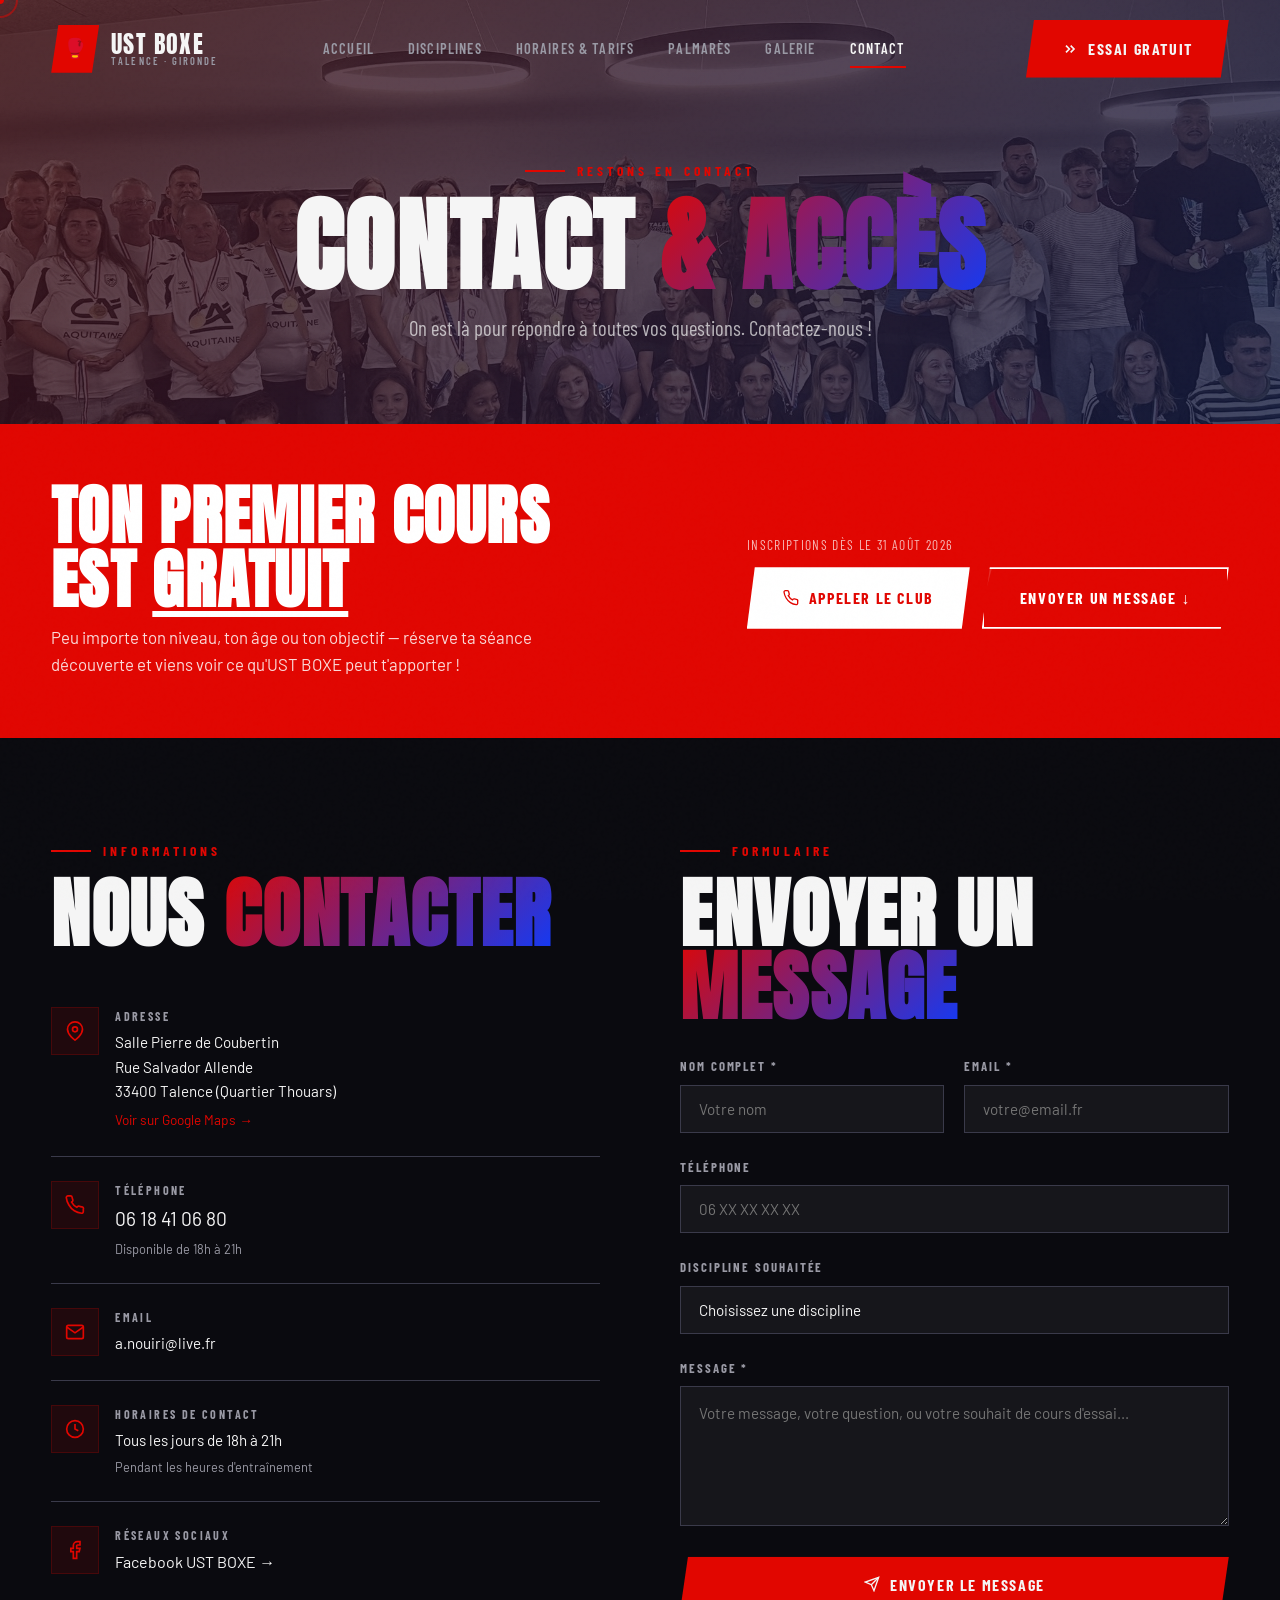
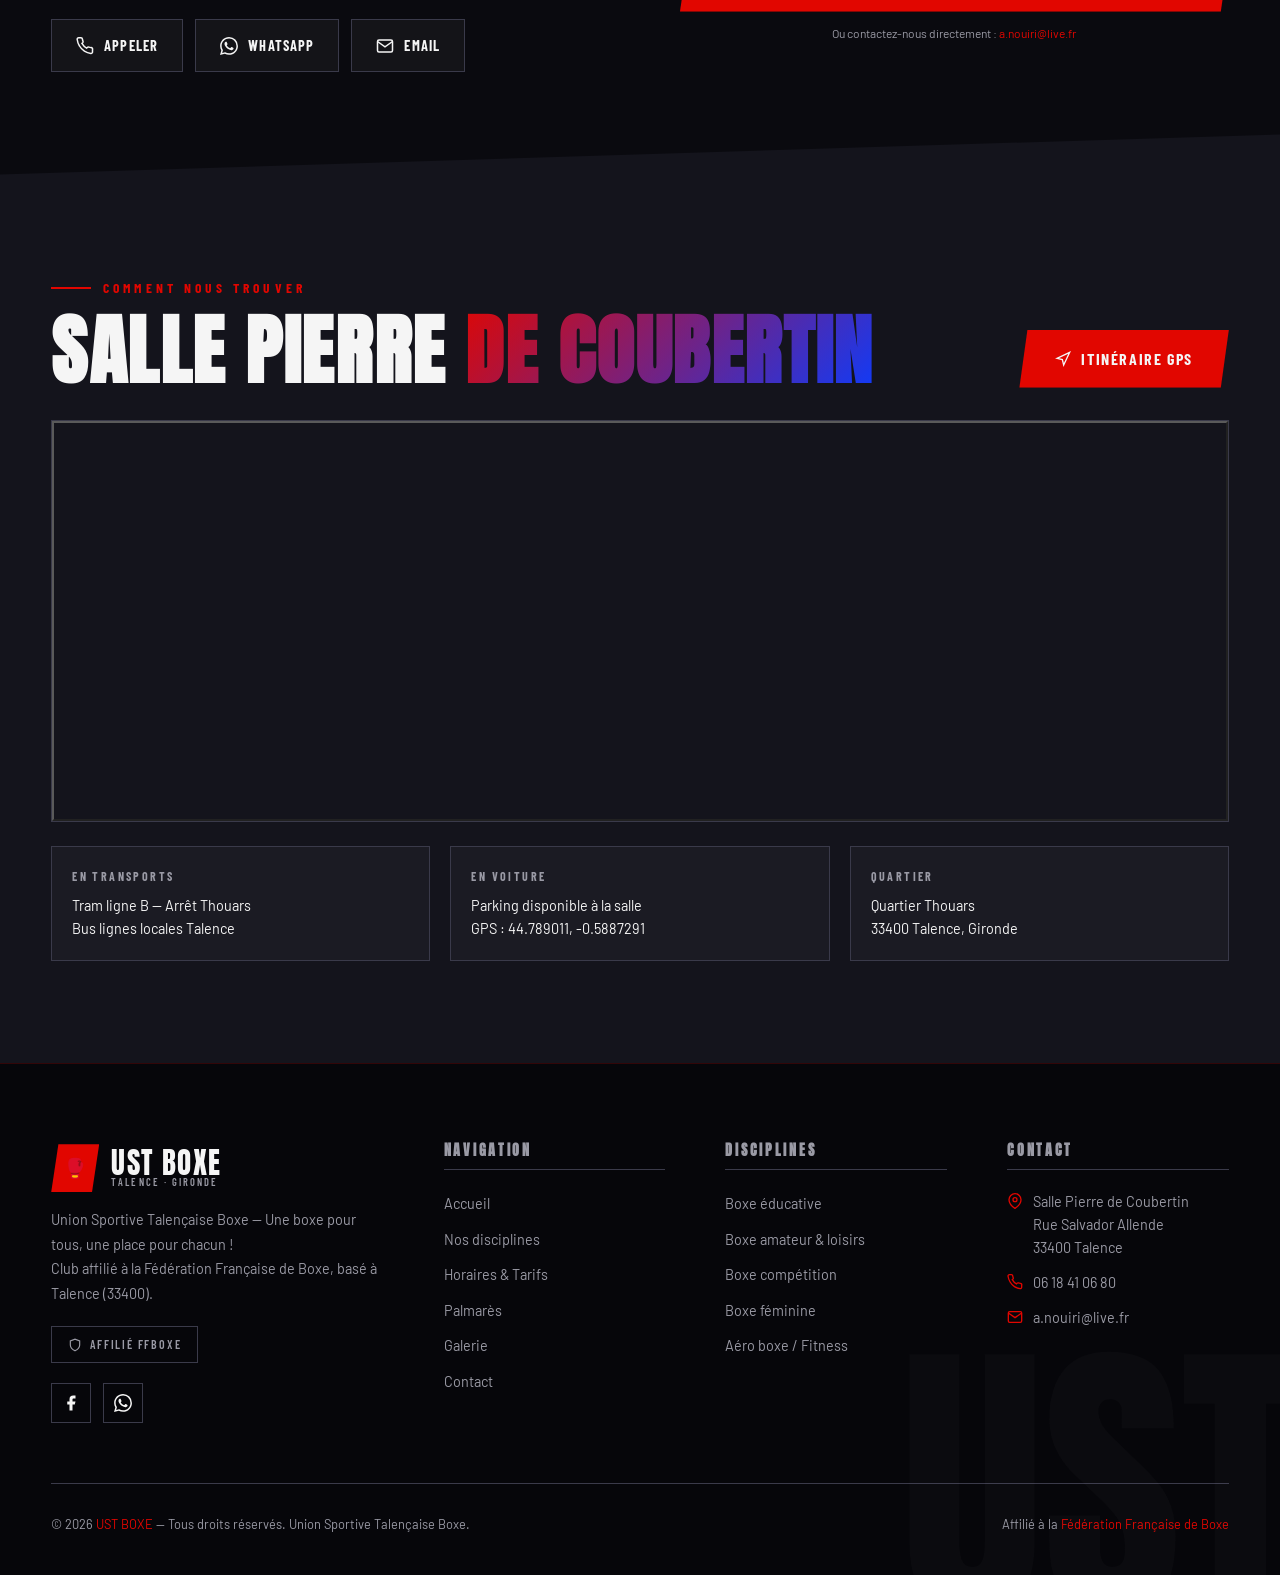
==== pages/contact.html @ 153cdb2d "Initial commit: Site web vitrine complet UST BOXE Talence" ====
<!DOCTYPE html>
<html lang="fr">
<head>
  <meta charset="UTF-8" />
  <meta name="viewport" content="width=device-width, initial-scale=1.0" />
  <title>Contact & Accès — UST BOXE Talence | Cours d'essai gratuit</title>
  <meta name="description" content="Contactez l'UST BOXE à Talence. Salle Pierre de Coubertin, Rue Salvador Allende, 33400 Talence. Tél : 06 18 41 06 80. Cours d'essai gratuit pour toutes les disciplines." />
  <link rel="canonical" href="https://ustboxe.fr/pages/contact.html" />
  <meta property="og:title" content="Contact — UST BOXE Talence" />
  <meta property="og:image" content="../assets/img/equipe.jpg" />
  <link rel="icon" href="data:image/svg+xml,<svg xmlns='http://www.w3.org/2000/svg' viewBox='0 0 100 100'><text y='.9em' font-size='90'>🥊</text></svg>" />
  <link rel="preconnect" href="https://fonts.googleapis.com" />
  <link rel="preconnect" href="https://fonts.gstatic.com" crossorigin />
  <link rel="stylesheet" href="../assets/css/main.css" />
  <style>
    .contact-quick-btns {
      display: flex;
      gap: 12px;
      flex-wrap: wrap;
      margin-top: 20px;
    }
    .contact-quick-btn {
      display: inline-flex;
      align-items: center;
      gap: 10px;
      padding: 14px 24px;
      font-family: var(--font-sub);
      font-size: 0.9rem;
      font-weight: 700;
      letter-spacing: 0.08em;
      text-transform: uppercase;
      border: 1px solid var(--gris-dark);
      color: var(--blanc);
      background: rgba(255,255,255,0.04);
      transition: all 0.2s;
      text-decoration: none;
    }
    .contact-quick-btn:hover {
      border-color: var(--rouge);
      background: rgba(225,6,0,0.1);
      color: var(--rouge);
    }
    .contact-quick-btn svg { width: 18px; height: 18px; flex-shrink: 0; }
    .contact-quick-btn.whatsapp:hover { border-color: #25D366; background: rgba(37,211,102,0.1); color: #25D366; }

    .form-row { display: grid; grid-template-columns: 1fr 1fr; gap: 20px; }
    @media (max-width:600px) { .form-row { grid-template-columns: 1fr; } }
    @media (max-width:768px) { .contact-grid { grid-template-columns:1fr; gap:40px; } }

    /* Essai section highlight */
    #essai {
      scroll-margin-top: 100px;
    }
  </style>
</head>
<body>
  <div id="header-placeholder"></div>

  <main id="main-content">

    <!-- ══ PAGE HERO ══ -->
    <section class="page-hero" aria-label="Contact UST BOXE">
      <img src="../assets/img/equipe.jpg" alt="Équipe UST BOXE Talence" class="page-hero-img" width="1400" height="500" loading="eager" />
      <div class="page-hero-content container">
        <div class="section-label" style="justify-content:center;">Restons en contact</div>
        <h1>Contact <span class="grad-text">&amp; Accès</span></h1>
        <p style="color:rgba(245,245,245,0.7); font-size:clamp(1rem,1.8vw,1.3rem); max-width:500px; margin:16px auto 0; font-family:var(--font-sub);">
          On est là pour répondre à toutes vos questions. Contactez-nous !
        </p>
      </div>
    </section>

    <!-- ══ ESSAI GRATUIT HIGHLIGHT ══ -->
    <section id="essai" style="padding:60px 0; background:var(--rouge);" aria-label="Cours d'essai gratuit">
      <div class="container" style="display:flex; align-items:center; gap:40px; flex-wrap:wrap; justify-content:space-between;">
        <div>
          <h2 style="font-size:clamp(2rem,5vw,4rem); color:white; line-height:1;">Ton premier cours<br>est <u>GRATUIT</u></h2>
          <p style="color:rgba(255,255,255,0.85); margin-top:12px; font-size:1.05rem; max-width:500px;">
            Peu importe ton niveau, ton âge ou ton objectif — réserve ta séance découverte et viens voir ce qu'UST BOXE peut t'apporter !
          </p>
        </div>
        <div>
          <p style="color:rgba(255,255,255,0.7); font-size:0.85rem; margin-bottom:12px; font-family:var(--font-sub); letter-spacing:0.1em; text-transform:uppercase;">Inscriptions dès le 31 août 2026</p>
          <div style="display:flex; gap:12px; flex-wrap:wrap;">
            <a href="tel:+33618410680" class="btn" style="background:white; color:var(--rouge); clip-path:polygon(8px 0%,100% 0%,calc(100% - 8px) 100%,0% 100%);" id="essai-tel-btn">
              <svg width="16" height="16" viewBox="0 0 24 24" fill="none" stroke="currentColor" stroke-width="2" aria-hidden="true"><path d="M22 16.92v3a2 2 0 0 1-2.18 2 19.79 19.79 0 0 1-8.63-3.07A19.5 19.5 0 0 1 4.69 12 19.79 19.79 0 0 1 1.61 3.38 2 2 0 0 1 3.59 1h3a2 2 0 0 1 2 1.72c.127.96.361 1.903.7 2.81a2 2 0 0 1-.45 2.11L7.91 8.5a16 16 0 0 0 6.29 6.29l.87-.87a2 2 0 0 1 2.11-.45c.907.339 1.85.573 2.81.7A2 2 0 0 1 22 16.92z"/></svg>
              Appeler le club
            </a>
            <a href="#contact-form" class="btn btn-outline" style="color:white; border-color:white;" id="essai-form-btn">
              Envoyer un message ↓
            </a>
          </div>
        </div>
      </div>
    </section>

    <!-- ══ CONTACT MAIN ══ -->
    <section class="section-pad bg-noir" id="contact-main" aria-label="Informations de contact et formulaire">
      <div class="container contact-grid">

        <!-- LEFT: Infos -->
        <div>
          <div class="section-label">Informations</div>
          <h2 data-aos="fade-up" style="margin-bottom:32px;">Nous <span class="grad-text">contacter</span></h2>

          <div class="contact-info-item">
            <div class="contact-info-icon" aria-hidden="true">
              <svg viewBox="0 0 24 24" fill="none" stroke="currentColor" stroke-width="2"><path d="M21 10c0 7-9 13-9 13s-9-6-9-13a9 9 0 0 1 18 0z"/><circle cx="12" cy="10" r="3"/></svg>
            </div>
            <div>
              <p class="contact-info-label">Adresse</p>
              <p class="contact-info-value">
                Salle Pierre de Coubertin<br />
                Rue Salvador Allende<br />
                33400 Talence (Quartier Thouars)
              </p>
              <a href="https://maps.google.com/?q=44.789011,-0.5887291" target="_blank" rel="noopener noreferrer" style="color:var(--rouge); font-size:0.85rem; margin-top:6px; display:inline-block;" id="contact-maps-link">Voir sur Google Maps →</a>
            </div>
          </div>

          <div class="contact-info-item">
            <div class="contact-info-icon" aria-hidden="true">
              <svg viewBox="0 0 24 24" fill="none" stroke="currentColor" stroke-width="2"><path d="M22 16.92v3a2 2 0 0 1-2.18 2 19.79 19.79 0 0 1-8.63-3.07A19.5 19.5 0 0 1 4.69 12 19.79 19.79 0 0 1 1.61 3.38 2 2 0 0 1 3.59 1h3a2 2 0 0 1 2 1.72c.127.96.361 1.903.7 2.81a2 2 0 0 1-.45 2.11L7.91 8.5a16 16 0 0 0 6.29 6.29l.87-.87a2 2 0 0 1 2.11-.45c.907.339 1.85.573 2.81.7A2 2 0 0 1 22 16.92z"/></svg>
            </div>
            <div>
              <p class="contact-info-label">Téléphone</p>
              <p class="contact-info-value">
                <a href="tel:+33618410680" style="font-size:1.2rem; color:var(--blanc);" id="contact-phone-link">06 18 41 06 80</a>
              </p>
              <p style="color:var(--gris); font-size:0.8rem; margin-top:4px;">Disponible de 18h à 21h</p>
            </div>
          </div>

          <div class="contact-info-item">
            <div class="contact-info-icon" aria-hidden="true">
              <svg viewBox="0 0 24 24" fill="none" stroke="currentColor" stroke-width="2"><path d="M4 4h16c1.1 0 2 .9 2 2v12c0 1.1-.9 2-2 2H4c-1.1 0-2-.9-2-2V6c0-1.1.9-2 2-2z"/><polyline points="22,6 12,13 2,6"/></svg>
            </div>
            <div>
              <p class="contact-info-label">Email</p>
              <p class="contact-info-value">
                <a href="mailto:a.nouiri@live.fr" style="color:var(--blanc);" id="contact-email-link">a.nouiri@live.fr</a>
              </p>
            </div>
          </div>

          <div class="contact-info-item">
            <div class="contact-info-icon" aria-hidden="true">
              <svg viewBox="0 0 24 24" fill="none" stroke="currentColor" stroke-width="2"><circle cx="12" cy="12" r="10"/><polyline points="12 6 12 12 16 14"/></svg>
            </div>
            <div>
              <p class="contact-info-label">Horaires de contact</p>
              <p class="contact-info-value">Tous les jours de 18h à 21h</p>
              <p style="color:var(--gris); font-size:0.8rem; margin-top:4px;">Pendant les heures d'entraînement</p>
            </div>
          </div>

          <div class="contact-info-item" style="border-bottom:none;">
            <div class="contact-info-icon" aria-hidden="true">
              <svg viewBox="0 0 24 24" fill="none" stroke="currentColor" stroke-width="2"><path d="M18 2h-3a5 5 0 0 0-5 5v3H7v4h3v8h4v-8h3l1-4h-4V7a1 1 0 0 1 1-1h3z"/></svg>
            </div>
            <div>
              <p class="contact-info-label">Réseaux sociaux</p>
              <a href="https://www.facebook.com/UST-BOXE-524842731004325/" target="_blank" rel="noopener noreferrer" style="color:var(--blanc); display:inline-flex; align-items:center; gap:8px;" id="contact-facebook-link">
                Facebook UST BOXE →
              </a>
            </div>
          </div>

          <!-- Quick contact buttons -->
          <div class="contact-quick-btns" aria-label="Boutons de contact rapide">
            <a href="tel:+33618410680" class="contact-quick-btn" id="quick-tel-btn">
              <svg viewBox="0 0 24 24" fill="none" stroke="currentColor" stroke-width="2" aria-hidden="true"><path d="M22 16.92v3a2 2 0 0 1-2.18 2 19.79 19.79 0 0 1-8.63-3.07A19.5 19.5 0 0 1 4.69 12 19.79 19.79 0 0 1 1.61 3.38 2 2 0 0 1 3.59 1h3a2 2 0 0 1 2 1.72c.127.96.361 1.903.7 2.81a2 2 0 0 1-.45 2.11L7.91 8.5a16 16 0 0 0 6.29 6.29l.87-.87a2 2 0 0 1 2.11-.45c.907.339 1.85.573 2.81.7A2 2 0 0 1 22 16.92z"/></svg>
              Appeler
            </a>
            <a href="https://wa.me/33618410680" target="_blank" rel="noopener noreferrer" class="contact-quick-btn whatsapp" id="quick-wa-btn">
              <svg viewBox="0 0 24 24" fill="currentColor" aria-hidden="true"><path d="M17.472 14.382c-.297-.149-1.758-.867-2.03-.967-.273-.099-.471-.148-.67.15-.197.297-.767.966-.94 1.164-.173.199-.347.223-.644.075-.297-.15-1.255-.463-2.39-1.475-.883-.788-1.48-1.761-1.653-2.059-.173-.297-.018-.458.13-.606.134-.133.298-.347.446-.52.149-.174.198-.298.298-.497.099-.198.05-.371-.025-.52-.075-.149-.669-1.612-.916-2.207-.242-.579-.487-.5-.669-.51-.173-.008-.371-.01-.57-.01-.198 0-.52.074-.792.372-.272.297-1.04 1.016-1.04 2.479 0 1.462 1.065 2.875 1.213 3.074.149.198 2.096 3.2 5.077 4.487.709.306 1.262.489 1.694.625.712.227 1.36.195 1.871.118.571-.085 1.758-.719 2.006-1.413.248-.694.248-1.289.173-1.413-.074-.124-.272-.198-.57-.347m-5.421 7.403h-.004a9.87 9.87 0 0 1-5.031-1.378l-.361-.214-3.741.982.998-3.648-.235-.374a9.86 9.86 0 0 1-1.51-5.26c.001-5.45 4.436-9.884 9.888-9.884 2.64 0 5.122 1.03 6.988 2.898a9.825 9.825 0 0 1 2.893 6.994c-.003 5.45-4.437 9.884-9.885 9.884m8.413-18.297A11.815 11.815 0 0 0 12.05 0C5.495 0 .16 5.335.157 11.892c0 2.096.547 4.142 1.588 5.945L.057 24l6.305-1.654a11.882 11.882 0 0 0 5.683 1.448h.005c6.554 0 11.89-5.335 11.893-11.893a11.821 11.821 0 0 0-3.48-8.413Z"/></svg>
              WhatsApp
            </a>
            <a href="mailto:a.nouiri@live.fr" class="contact-quick-btn" id="quick-mail-btn">
              <svg viewBox="0 0 24 24" fill="none" stroke="currentColor" stroke-width="2" aria-hidden="true"><path d="M4 4h16c1.1 0 2 .9 2 2v12c0 1.1-.9 2-2 2H4c-1.1 0-2-.9-2-2V6c0-1.1.9-2 2-2z"/><polyline points="22,6 12,13 2,6"/></svg>
              Email
            </a>
          </div>
        </div>

        <!-- RIGHT: FORM -->
        <div id="contact-form">
          <div class="section-label">Formulaire</div>
          <h2 data-aos="fade-up" style="margin-bottom:32px;">Envoyer un <span class="grad-text">message</span></h2>

          <!--
            FORMSPREE: Remplacez "YOUR_FORMSPREE_ID" par votre vrai ID Formspree.
            Créez un compte sur https://formspree.io/ et remplacez l'action du formulaire.
            Ou utilisez le fallback mailto: ci-dessous.
          -->
          <form
            id="contact-form-el"
            action="https://formspree.io/f/YOUR_FORMSPREE_ID"
            method="POST"
            aria-label="Formulaire de contact UST BOXE"
            novalidate
          >
            <div class="form-row">
              <div class="form-group">
                <label class="form-label" for="contact-nom">Nom complet *</label>
                <input
                  type="text"
                  id="contact-nom"
                  name="nom"
                  class="form-input"
                  placeholder="Votre nom"
                  required
                  autocomplete="name"
                />
              </div>
              <div class="form-group">
                <label class="form-label" for="contact-email">Email *</label>
                <input
                  type="email"
                  id="contact-email"
                  name="email"
                  class="form-input"
                  placeholder="votre@email.fr"
                  required
                  autocomplete="email"
                />
              </div>
            </div>

            <div class="form-group">
              <label class="form-label" for="contact-tel">Téléphone</label>
              <input
                type="tel"
                id="contact-tel"
                name="telephone"
                class="form-input"
                placeholder="06 XX XX XX XX"
                autocomplete="tel"
              />
            </div>

            <div class="form-group">
              <label class="form-label" for="contact-discipline">Discipline souhaitée</label>
              <select id="contact-discipline" name="discipline" class="form-select">
                <option value="" disabled selected>Choisissez une discipline</option>
                <option value="boxe-educative">Boxe éducative (6–13 ans)</option>
                <option value="boxe-loisir">Boxe amateur / Loisir (13+)</option>
                <option value="boxe-competition">Boxe compétition</option>
                <option value="boxe-feminine">Boxe féminine</option>
                <option value="aeroboxe">Aéroboxe / Fitness boxe</option>
                <option value="sans-preference">Sans préférence / Je découvre</option>
              </select>
            </div>

            <div class="form-group">
              <label class="form-label" for="contact-message">Message *</label>
              <textarea
                id="contact-message"
                name="message"
                class="form-textarea"
                placeholder="Votre message, votre question, ou votre souhait de cours d'essai..."
                required
              ></textarea>
            </div>

            <!-- Honeypot anti-spam -->
            <input type="text" name="_gotcha" style="display:none;" tabindex="-1" autocomplete="off" aria-hidden="true" />
            <input type="hidden" name="_subject" value="Nouveau message UST BOXE" />
            <input type="hidden" name="_next" value="merci.html" />

            <button type="submit" class="btn btn-rouge" style="width:100%; justify-content:center; padding:18px;" id="contact-submit-btn">
              <svg width="16" height="16" viewBox="0 0 24 24" fill="none" stroke="currentColor" stroke-width="2" aria-hidden="true"><line x1="22" y1="2" x2="11" y2="13"/><polygon points="22 2 15 22 11 13 2 9 22 2"/></svg>
              Envoyer le message
            </button>

            <p style="font-size:0.75rem; color:var(--gris); margin-top:12px; text-align:center;">
              Ou contactez-nous directement :
              <a href="mailto:a.nouiri@live.fr" style="color:var(--rouge);">a.nouiri@live.fr</a>
            </p>
          </form>
        </div>
      </div>
    </section>

    <!-- ══ MAP ══ -->
    <section class="section-pad bg-anthracite clip-top" id="carte" aria-label="Carte et accès">
      <div class="container">
        <div class="section-label">Comment nous trouver</div>
        <div style="display:flex; justify-content:space-between; align-items:flex-end; flex-wrap:wrap; gap:16px; margin-bottom:32px;">
          <h2 data-aos="fade-up">Salle Pierre <span class="grad-text">de Coubertin</span></h2>
          <a href="https://www.google.com/maps/dir/?api=1&destination=44.789011,-0.5887291" target="_blank" rel="noopener noreferrer" class="btn btn-rouge" id="contact-itineraire-btn">
            <svg width="16" height="16" viewBox="0 0 24 24" fill="none" stroke="currentColor" stroke-width="2" aria-hidden="true"><path d="M3 11l19-9-9 19-2-8-8-2z"/></svg>
            Itinéraire GPS
          </a>
        </div>

        <div class="map-container" data-aos="fade-up" data-aos-delay="100">
          <iframe
            src="https://www.google.com/maps/embed?pb=!1m18!1m12!1m3!1d2831.7!2d-0.5887291!3d44.789011!2m3!1f0!2f0!3f0!3m2!1i1024!2i768!4f13.1!3m3!1m2!1s0x0%3A0x0!2zNDTCsDQ3JzIwLjQiTiAwwrAzNScxOS40Ilc!5e0!3m2!1sfr!2sfr!4v1234567890"
            allowfullscreen=""
            loading="lazy"
            referrerpolicy="no-referrer-when-downgrade"
            title="Carte - Salle Pierre de Coubertin, Rue Salvador Allende, 33400 Talence"
            aria-label="Carte Google Maps - Salle Pierre de Coubertin Talence"
          ></iframe>
        </div>

        <div style="margin-top:24px; display:grid; grid-template-columns:repeat(auto-fit,minmax(200px,1fr)); gap:20px;" data-aos="fade-up" data-aos-delay="150">
          <div style="padding:20px; background:rgba(255,255,255,0.03); border:1px solid var(--gris-dark);">
            <p style="font-family:var(--font-sub); font-size:0.75rem; font-weight:700; letter-spacing:0.2em; color:var(--gris); text-transform:uppercase; margin-bottom:8px;">En transports</p>
            <p style="font-size:0.9rem; color:var(--blanc);">Tram ligne B — Arrêt Thouars<br>Bus lignes locales Talence</p>
          </div>
          <div style="padding:20px; background:rgba(255,255,255,0.03); border:1px solid var(--gris-dark);">
            <p style="font-family:var(--font-sub); font-size:0.75rem; font-weight:700; letter-spacing:0.2em; color:var(--gris); text-transform:uppercase; margin-bottom:8px;">En voiture</p>
            <p style="font-size:0.9rem; color:var(--blanc);">Parking disponible à la salle<br>GPS : 44.789011, -0.5887291</p>
          </div>
          <div style="padding:20px; background:rgba(255,255,255,0.03); border:1px solid var(--gris-dark);">
            <p style="font-family:var(--font-sub); font-size:0.75rem; font-weight:700; letter-spacing:0.2em; color:var(--gris); text-transform:uppercase; margin-bottom:8px;">Quartier</p>
            <p style="font-size:0.9rem; color:var(--blanc);">Quartier Thouars<br>33400 Talence, Gironde</p>
          </div>
        </div>
      </div>
    </section>

  </main>

  <div id="footer-placeholder"></div>

  <script src="../assets/js/main.js" defer></script>
  <script>
    document.addEventListener('DOMContentLoaded', () => {
      const form = document.getElementById('contact-form-el');
      if (!form) return;

      form.addEventListener('submit', async (e) => {
        // If Formspree ID is not set, use mailto fallback
        const action = form.getAttribute('action');
        if (action && action.includes('YOUR_FORMSPREE_ID')) {
          e.preventDefault();
          const nom = document.getElementById('contact-nom').value;
          const email = document.getElementById('contact-email').value;
          const tel = document.getElementById('contact-tel').value;
          const discipline = document.getElementById('contact-discipline').value;
          const message = document.getElementById('contact-message').value;

          if (!nom || !email || !message) {
            alert('Merci de remplir les champs obligatoires (Nom, Email, Message).');
            return;
          }

          const body = encodeURIComponent(
            `Nom: ${nom}\nEmail: ${email}\nTéléphone: ${tel}\nDiscipline: ${discipline}\n\nMessage:\n${message}`
          );
          const subject = encodeURIComponent('Demande de contact — UST BOXE');
          window.location.href = `mailto:a.nouiri@live.fr?subject=${subject}&body=${body}`;
        }
      });
    });
  </script>
</body>
</html>
---- assets/css/main.css ----
/* ============================================================
   UST BOXE — DESIGN SYSTEM & MAIN STYLES
   ============================================================ */

/* ── GOOGLE FONTS ── */
@import url('https://fonts.googleapis.com/css2?family=Anton&family=Bebas+Neue&family=Barlow:wght@300;400;500;600;700&family=Barlow+Condensed:wght@400;600;700;800;900&display=swap');

/* ── CSS VARIABLES ── */
:root {
  /* Colors */
  --noir:       #0A0A0F;
  --anthracite: #14141C;
  --rouge:      #E10600;
  --rouge-dark: #A00400;
  --bleu:       #0A3CFF;
  --bleu-nuit:  #0B1E5B;
  --blanc:      #F5F5F5;
  --gris:       #9A9AA5;
  --gris-dark:  #3A3A4A;

  /* Gradients */
  --grad-rb: linear-gradient(135deg, var(--rouge) 0%, var(--bleu) 100%);
  --grad-br: linear-gradient(135deg, var(--bleu) 0%, var(--rouge) 100%);
  --grad-overlay: linear-gradient(135deg, rgba(225,6,0,0.75) 0%, rgba(10,60,255,0.55) 100%);

  /* Typography */
  --font-title: 'Anton', 'Bebas Neue', sans-serif;
  --font-sub:   'Barlow Condensed', sans-serif;
  --font-body:  'Barlow', sans-serif;

  /* Spacing */
  --section-pad: clamp(60px, 8vw, 120px);

  /* Transitions */
  --ease-out: cubic-bezier(0.16, 1, 0.3, 1);
  --ease-in-out: cubic-bezier(0.87, 0, 0.13, 1);
}

/* ── RESET & BASE ── */
*, *::before, *::after { box-sizing: border-box; margin: 0; padding: 0; }

html {
  scroll-behavior: smooth;
  font-size: 16px;
}

body {
  background-color: var(--noir);
  color: var(--blanc);
  font-family: var(--font-body);
  line-height: 1.6;
  overflow-x: hidden;
  cursor: none;
}

body.menu-open {
  overflow: hidden;
}

/* ── CUSTOM CURSOR ── */
#cursor-dot,
#cursor-ring {
  position: fixed;
  pointer-events: none;
  z-index: 9999;
  border-radius: 50%;
  transform: translate(-50%, -50%);
  transition: opacity 0.3s;
}

#cursor-dot {
  width: 8px;
  height: 8px;
  background: var(--rouge);
}

#cursor-ring {
  width: 36px;
  height: 36px;
  border: 2px solid rgba(225, 6, 0, 0.5);
  transition: transform 0.12s var(--ease-out), width 0.2s, height 0.2s;
}

body:has(a:hover) #cursor-ring,
body:has(button:hover) #cursor-ring {
  width: 52px;
  height: 52px;
  border-color: var(--rouge);
}

@media (hover: none) {
  #cursor-dot, #cursor-ring { display: none; }
  body { cursor: auto; }
}

/* ── SCROLLBAR ── */
::-webkit-scrollbar { width: 6px; }
::-webkit-scrollbar-track { background: var(--noir); }
::-webkit-scrollbar-thumb { background: var(--rouge); border-radius: 3px; }

/* ── GRAIN TEXTURE OVERLAY ── */
body::before {
  content: '';
  position: fixed;
  inset: 0;
  background-image: url("data:image/svg+xml,%3Csvg viewBox='0 0 256 256' xmlns='http://www.w3.org/2000/svg'%3E%3Cfilter id='noise'%3E%3CfeTurbulence type='fractalNoise' baseFrequency='0.9' numOctaves='4' stitchTiles='stitch'/%3E%3C/filter%3E%3Crect width='100%25' height='100%25' filter='url(%23noise)' opacity='0.04'/%3E%3C/svg%3E");
  pointer-events: none;
  z-index: 1;
  opacity: 0.4;
}

/* ── TYPOGRAPHY ── */
h1, h2, h3, h4 {
  font-family: var(--font-title);
  letter-spacing: 0.02em;
  line-height: 0.95;
  text-transform: uppercase;
}

h1 { font-size: clamp(3.5rem, 10vw, 9rem); }
h2 { font-size: clamp(2.5rem, 6vw, 5.5rem); }
h3 { font-size: clamp(1.6rem, 3vw, 2.8rem); }
h4 { font-size: clamp(1.2rem, 2vw, 1.8rem); }

p { font-size: clamp(0.95rem, 1.2vw, 1.1rem); }

a { color: inherit; text-decoration: none; }

/* ── UTILITY CLASSES ── */
.text-rouge { color: var(--rouge); }
.text-bleu  { color: var(--bleu); }
.text-gris  { color: var(--gris); }

.bg-noir        { background-color: var(--noir); }
.bg-anthracite  { background-color: var(--anthracite); }
.bg-rouge       { background-color: var(--rouge); }
.bg-bleu-nuit   { background-color: var(--bleu-nuit); }

.grad-text {
  background: var(--grad-rb);
  -webkit-background-clip: text;
  -webkit-text-fill-color: transparent;
  background-clip: text;
}

.section-pad { padding: var(--section-pad) 0; }

.container {
  width: 100%;
  max-width: 1400px;
  margin: 0 auto;
  padding: 0 clamp(16px, 4vw, 60px);
}

.section-label {
  font-family: var(--font-sub);
  font-size: 0.85rem;
  font-weight: 700;
  letter-spacing: 0.3em;
  text-transform: uppercase;
  color: var(--rouge);
  display: flex;
  align-items: center;
  gap: 12px;
  margin-bottom: 16px;
}
.section-label::before {
  content: '';
  display: block;
  width: 40px;
  height: 2px;
  background: var(--rouge);
  flex-shrink: 0;
}

/* ── BUTTONS ── */
.btn {
  display: inline-flex;
  align-items: center;
  gap: 10px;
  padding: 16px 36px;
  font-family: var(--font-sub);
  font-size: 1rem;
  font-weight: 700;
  letter-spacing: 0.1em;
  text-transform: uppercase;
  border: none;
  cursor: pointer;
  position: relative;
  overflow: hidden;
  transition: transform 0.15s var(--ease-out), box-shadow 0.2s;
  clip-path: polygon(8px 0%, 100% 0%, calc(100% - 8px) 100%, 0% 100%);
}

.btn::before {
  content: '';
  position: absolute;
  inset: 0;
  background: rgba(255,255,255,0.15);
  transform: translateX(-100%) skewX(-15deg);
  transition: transform 0.3s var(--ease-out);
}

.btn:hover::before { transform: translateX(100%) skewX(-15deg); }
.btn:hover { transform: translateY(-2px) scale(1.02); }
.btn:active { transform: translateY(0) scale(0.98); }

.btn-rouge {
  background: var(--rouge);
  color: var(--blanc);
  box-shadow: 0 4px 20px rgba(225,6,0,0.35);
}
.btn-rouge:hover { box-shadow: 0 8px 30px rgba(225,6,0,0.55); }

.btn-outline {
  background: transparent;
  color: var(--blanc);
  border: 2px solid var(--blanc);
  clip-path: polygon(8px 0%, 100% 0%, calc(100% - 8px) 100%, 0% 100%);
}
.btn-outline:hover {
  background: rgba(255,255,255,0.1);
  border-color: var(--rouge);
  color: var(--rouge);
}

.btn-bleu {
  background: var(--bleu);
  color: var(--blanc);
  box-shadow: 0 4px 20px rgba(10,60,255,0.35);
}

/* ── HEADER ── */
#site-header {
  position: fixed;
  top: 0;
  left: 0;
  right: 0;
  z-index: 1000;
  padding: 20px 0;
  transition: all 0.4s var(--ease-out);
  background: transparent;
}

#site-header.scrolled {
  padding: 12px 0;
  background: rgba(10, 10, 15, 0.95);
  backdrop-filter: blur(16px);
  -webkit-backdrop-filter: blur(16px);
  border-bottom: 1px solid rgba(225, 6, 0, 0.2);
  box-shadow: 0 4px 30px rgba(0,0,0,0.5);
}

.header-inner {
  display: flex;
  align-items: center;
  justify-content: space-between;
  gap: 20px;
}

.site-logo {
  display: flex;
  align-items: center;
  gap: 12px;
  z-index: 1001;
  flex-shrink: 0;
}

.logo-icon {
  width: 48px;
  height: 48px;
  background: var(--rouge);
  clip-path: polygon(15% 0%, 100% 0%, 85% 100%, 0% 100%);
  display: flex;
  align-items: center;
  justify-content: center;
  font-size: 1.2rem;
  transition: transform 0.3s;
}
.site-logo:hover .logo-icon { transform: skewX(-5deg) scale(1.05); }

.logo-text {
  display: flex;
  flex-direction: column;
  line-height: 1;
}

.logo-text .name {
  font-family: var(--font-title);
  font-size: 1.5rem;
  letter-spacing: 0.05em;
  color: var(--blanc);
}

.logo-text .sub {
  font-family: var(--font-sub);
  font-size: 0.65rem;
  font-weight: 600;
  letter-spacing: 0.2em;
  color: var(--gris);
  text-transform: uppercase;
}

/* NAV */
.site-nav {
  display: flex;
  align-items: center;
  gap: 2px;
}

.nav-link {
  padding: 8px 16px;
  font-family: var(--font-sub);
  font-size: 0.9rem;
  font-weight: 600;
  letter-spacing: 0.08em;
  text-transform: uppercase;
  color: var(--gris);
  position: relative;
  transition: color 0.2s;
}

.nav-link::after {
  content: '';
  position: absolute;
  bottom: 0;
  left: 50%;
  width: 0;
  height: 2px;
  background: var(--rouge);
  transform: translateX(-50%);
  transition: width 0.3s var(--ease-out);
}

.nav-link:hover,
.nav-link.active { color: var(--blanc); }
.nav-link:hover::after,
.nav-link.active::after { width: calc(100% - 32px); }

.header-cta { margin-left: 16px; }

/* BURGER */
.burger-btn {
  display: none;
  flex-direction: column;
  justify-content: space-between;
  width: 32px;
  height: 22px;
  background: none;
  border: none;
  cursor: pointer;
  z-index: 1001;
  padding: 0;
}

.burger-btn span {
  display: block;
  height: 2px;
  background: var(--blanc);
  border-radius: 2px;
  transition: all 0.3s var(--ease-out);
  transform-origin: center;
}

.burger-btn.open span:nth-child(1) { transform: translateY(10px) rotate(45deg); }
.burger-btn.open span:nth-child(2) { opacity: 0; transform: scaleX(0); }
.burger-btn.open span:nth-child(3) { transform: translateY(-10px) rotate(-45deg); }

/* MOBILE MENU */
.mobile-menu {
  position: fixed;
  inset: 0;
  background: var(--noir);
  z-index: 999;
  display: flex;
  flex-direction: column;
  align-items: center;
  justify-content: center;
  gap: 8px;
  opacity: 0;
  pointer-events: none;
  transition: opacity 0.4s var(--ease-out);
  padding: 80px 40px 40px;
}

.mobile-menu.open {
  opacity: 1;
  pointer-events: all;
}

.mobile-menu::before {
  content: '';
  position: absolute;
  top: 0;
  left: 0;
  width: 60%;
  height: 100%;
  background: linear-gradient(135deg, rgba(225,6,0,0.08) 0%, transparent 60%);
  pointer-events: none;
}

.mobile-nav-link {
  font-family: var(--font-title);
  font-size: clamp(2rem, 8vw, 4rem);
  text-transform: uppercase;
  color: var(--gris);
  transition: color 0.2s, transform 0.2s;
  padding: 8px 0;
  text-align: center;
  width: 100%;
  display: block;
}

.mobile-nav-link:hover {
  color: var(--blanc);
  transform: translateX(8px);
}

.mobile-menu-footer {
  margin-top: 40px;
  display: flex;
  gap: 20px;
  flex-wrap: wrap;
  justify-content: center;
}

/* ── FOOTER ── */
#site-footer {
  background: #06060A;
  border-top: 1px solid rgba(225, 6, 0, 0.2);
  padding: 80px 0 40px;
  position: relative;
  overflow: hidden;
}

#site-footer::before {
  content: 'UST';
  position: absolute;
  bottom: -60px;
  right: -20px;
  font-family: var(--font-title);
  font-size: 300px;
  color: rgba(255,255,255,0.02);
  pointer-events: none;
  line-height: 1;
}

.footer-grid {
  display: grid;
  grid-template-columns: 1.5fr 1fr 1fr 1fr;
  gap: 60px;
  margin-bottom: 60px;
}

.footer-brand .logo-text .name { font-size: 1.8rem; }

.footer-desc {
  color: var(--gris);
  margin-top: 16px;
  font-size: 0.9rem;
  line-height: 1.7;
}

.footer-ffboxe {
  display: inline-flex;
  align-items: center;
  gap: 8px;
  margin-top: 20px;
  padding: 8px 16px;
  border: 1px solid var(--gris-dark);
  font-family: var(--font-sub);
  font-size: 0.75rem;
  font-weight: 600;
  letter-spacing: 0.15em;
  color: var(--gris);
  text-transform: uppercase;
}

.footer-col h4 {
  font-size: 0.85rem;
  letter-spacing: 0.2em;
  color: var(--gris);
  margin-bottom: 20px;
  padding-bottom: 12px;
  border-bottom: 1px solid var(--gris-dark);
}

.footer-links { list-style: none; display: flex; flex-direction: column; gap: 10px; }

.footer-links a {
  color: var(--gris);
  font-size: 0.9rem;
  transition: color 0.2s, padding-left 0.2s;
}

.footer-links a:hover { color: var(--blanc); padding-left: 6px; }

.footer-contact-item {
  display: flex;
  align-items: flex-start;
  gap: 10px;
  margin-bottom: 12px;
  font-size: 0.9rem;
  color: var(--gris);
}

.footer-contact-item svg {
  width: 16px;
  height: 16px;
  flex-shrink: 0;
  margin-top: 3px;
  color: var(--rouge);
}

.footer-socials { display: flex; gap: 12px; margin-top: 16px; }

.social-btn {
  width: 40px;
  height: 40px;
  border: 1px solid var(--gris-dark);
  display: flex;
  align-items: center;
  justify-content: center;
  transition: all 0.2s;
}

.social-btn:hover {
  border-color: var(--rouge);
  background: rgba(225,6,0,0.1);
}

.footer-bottom {
  padding-top: 30px;
  border-top: 1px solid var(--gris-dark);
  display: flex;
  align-items: center;
  justify-content: space-between;
  gap: 16px;
  flex-wrap: wrap;
}

.footer-copy {
  font-size: 0.8rem;
  color: var(--gris);
}

.footer-copy span { color: var(--rouge); }

/* ── HERO ── */
.hero {
  position: relative;
  width: 100%;
  height: 100svh;
  min-height: 600px;
  display: flex;
  align-items: center;
  overflow: hidden;
}

.hero-media {
  position: absolute;
  inset: 0;
  z-index: 0;
}

.hero-video {
  width: 100%;
  height: 100%;
  object-fit: cover;
  object-position: center;
}

.hero-overlay {
  position: absolute;
  inset: 0;
  background: linear-gradient(
    135deg,
    rgba(225, 6, 0, 0.5) 0%,
    rgba(10, 10, 15, 0.7) 50%,
    rgba(10, 60, 255, 0.4) 100%
  );
  z-index: 1;
}

.hero-overlay-bottom {
  position: absolute;
  bottom: 0;
  left: 0;
  right: 0;
  height: 300px;
  background: linear-gradient(to top, var(--noir) 0%, transparent 100%);
  z-index: 2;
}

.hero-content {
  position: relative;
  z-index: 3;
  max-width: 900px;
}

.hero-badge {
  display: inline-flex;
  align-items: center;
  gap: 10px;
  padding: 8px 20px;
  border: 1px solid rgba(255,255,255,0.2);
  background: rgba(255,255,255,0.05);
  backdrop-filter: blur(8px);
  font-family: var(--font-sub);
  font-size: 0.8rem;
  font-weight: 700;
  letter-spacing: 0.25em;
  text-transform: uppercase;
  color: var(--blanc);
  margin-bottom: 24px;
}

.hero-badge::before {
  content: '';
  width: 8px;
  height: 8px;
  background: var(--rouge);
  border-radius: 50%;
  animation: pulse 2s infinite;
}

@keyframes pulse {
  0%, 100% { opacity: 1; transform: scale(1); }
  50% { opacity: 0.5; transform: scale(1.5); }
}

.hero-title {
  font-size: clamp(4rem, 12vw, 11rem);
  line-height: 0.88;
  margin-bottom: 24px;
  overflow: hidden;
}

.hero-title .line { display: block; overflow: hidden; }

.hero-subtitle {
  font-family: var(--font-sub);
  font-size: clamp(1.1rem, 2vw, 1.4rem);
  font-weight: 400;
  letter-spacing: 0.05em;
  color: rgba(245,245,245,0.75);
  max-width: 560px;
  margin-bottom: 40px;
  line-height: 1.5;
}

.hero-ctas {
  display: flex;
  flex-wrap: wrap;
  gap: 16px;
}

.hero-scroll {
  position: absolute;
  bottom: 40px;
  left: 50%;
  transform: translateX(-50%);
  z-index: 3;
  display: flex;
  flex-direction: column;
  align-items: center;
  gap: 8px;
  font-family: var(--font-sub);
  font-size: 0.75rem;
  font-weight: 600;
  letter-spacing: 0.2em;
  text-transform: uppercase;
  color: var(--gris);
}

.hero-scroll-line {
  width: 1px;
  height: 50px;
  background: linear-gradient(to bottom, var(--gris), transparent);
  animation: scrollLine 2s infinite;
}

@keyframes scrollLine {
  0% { transform: scaleY(0); transform-origin: top; }
  50% { transform: scaleY(1); transform-origin: top; }
  50.01% { transform: scaleY(1); transform-origin: bottom; }
  100% { transform: scaleY(0); transform-origin: bottom; }
}

/* ── MARQUEE ── */
.marquee-wrapper {
  background: var(--rouge);
  overflow: hidden;
  padding: 14px 0;
  position: relative;
  z-index: 2;
}

.marquee-track {
  display: flex;
  gap: 0;
  white-space: nowrap;
  animation: marqueeScroll 25s linear infinite;
  width: max-content;
}

@keyframes marqueeScroll {
  0% { transform: translateX(0); }
  100% { transform: translateX(-50%); }
}

.marquee-item {
  font-family: var(--font-title);
  font-size: 1rem;
  letter-spacing: 0.25em;
  text-transform: uppercase;
  color: var(--blanc);
  padding: 0 40px;
  display: inline-flex;
  align-items: center;
  gap: 40px;
}

.marquee-item::after {
  content: '✦';
  font-size: 0.7rem;
  opacity: 0.6;
}

/* ── CLIP PATH SECTIONS ── */
.clip-top {
  clip-path: polygon(0 40px, 100% 0, 100% 100%, 0 100%);
  margin-top: -40px;
  padding-top: calc(var(--section-pad) + 40px);
}

.clip-bottom {
  clip-path: polygon(0 0, 100% 0, 100% calc(100% - 40px), 0 100%);
  padding-bottom: calc(var(--section-pad) + 40px);
}

.clip-both {
  clip-path: polygon(0 40px, 100% 0, 100% calc(100% - 40px), 0 100%);
  margin-top: -40px;
  padding-top: calc(var(--section-pad) + 40px);
  padding-bottom: calc(var(--section-pad) + 40px);
}

/* ── DISCIPLINE CARDS ── */
.disciplines-grid {
  display: grid;
  grid-template-columns: repeat(auto-fit, minmax(260px, 1fr));
  gap: 2px;
}

.discipline-card {
  position: relative;
  aspect-ratio: 3/4;
  overflow: hidden;
  cursor: pointer;
  background: var(--anthracite);
}

.discipline-card img {
  width: 100%;
  height: 100%;
  object-fit: cover;
  transition: transform 0.6s var(--ease-out);
  filter: brightness(0.6) saturate(0.8);
}

.discipline-card:hover img {
  transform: scale(1.08);
  filter: brightness(0.7) saturate(1);
}

.discipline-card-overlay {
  position: absolute;
  inset: 0;
  background: linear-gradient(to top, rgba(0,0,0,0.9) 0%, rgba(0,0,0,0.2) 60%, transparent 100%);
  transition: background 0.3s;
}

.discipline-card:hover .discipline-card-overlay {
  background: linear-gradient(to top, rgba(225,6,0,0.8) 0%, rgba(0,0,0,0.3) 60%, transparent 100%);
}

.discipline-card-content {
  position: absolute;
  bottom: 0;
  left: 0;
  right: 0;
  padding: 30px 24px;
  transform: translateY(40px);
  transition: transform 0.4s var(--ease-out);
}

.discipline-card:hover .discipline-card-content { transform: translateY(0); }

.discipline-card-number {
  font-family: var(--font-title);
  font-size: 4rem;
  color: rgba(255,255,255,0.1);
  line-height: 1;
  margin-bottom: -10px;
  transition: color 0.3s;
}

.discipline-card:hover .discipline-card-number { color: rgba(225,6,0,0.3); }

.discipline-card-title {
  font-family: var(--font-title);
  font-size: 1.6rem;
  line-height: 1;
  margin-bottom: 8px;
}

.discipline-card-desc {
  font-size: 0.85rem;
  color: rgba(245,245,245,0.7);
  opacity: 0;
  transform: translateY(10px);
  transition: all 0.4s var(--ease-out) 0.05s;
  line-height: 1.5;
}

.discipline-card:hover .discipline-card-desc {
  opacity: 1;
  transform: translateY(0);
}

/* ── STATS ── */
.stats-section {
  background: var(--anthracite);
  position: relative;
  overflow: hidden;
}

.stats-section::before {
  content: '';
  position: absolute;
  top: -1px;
  left: 0;
  right: 0;
  height: 4px;
  background: var(--grad-rb);
}

.stats-grid {
  display: grid;
  grid-template-columns: repeat(4, 1fr);
  gap: 1px;
  background: var(--gris-dark);
}

.stat-item {
  background: var(--anthracite);
  padding: 60px 40px;
  text-align: center;
  position: relative;
  overflow: hidden;
  transition: background 0.3s;
}

.stat-item::before {
  content: '';
  position: absolute;
  bottom: 0;
  left: 0;
  right: 0;
  height: 3px;
  background: var(--grad-rb);
  transform: scaleX(0);
  transition: transform 0.4s var(--ease-out);
}

.stat-item:hover { background: rgba(255,255,255,0.03); }
.stat-item:hover::before { transform: scaleX(1); }

.stat-number {
  font-family: var(--font-title);
  font-size: clamp(3.5rem, 6vw, 6rem);
  line-height: 1;
  color: var(--blanc);
  display: flex;
  align-items: baseline;
  justify-content: center;
  gap: 4px;
}

.stat-suffix {
  font-size: clamp(2rem, 3vw, 3rem);
  color: var(--rouge);
}

.stat-label {
  font-family: var(--font-sub);
  font-size: 0.9rem;
  font-weight: 600;
  letter-spacing: 0.15em;
  text-transform: uppercase;
  color: var(--gris);
  margin-top: 12px;
}

/* ── PLANNING TABLE ── */
.planning-table {
  width: 100%;
  border-collapse: collapse;
}

.planning-table th {
  font-family: var(--font-sub);
  font-size: 0.8rem;
  font-weight: 700;
  letter-spacing: 0.2em;
  text-transform: uppercase;
  color: var(--gris);
  padding: 16px;
  border-bottom: 1px solid var(--gris-dark);
  text-align: left;
}

.planning-table td {
  padding: 12px 16px;
  border-bottom: 1px solid rgba(58,58,74,0.4);
  font-size: 0.9rem;
  vertical-align: middle;
}

.planning-table tr:hover td { background: rgba(255,255,255,0.02); }

.planning-badge {
  display: inline-flex;
  align-items: center;
  gap: 6px;
  padding: 6px 14px;
  font-family: var(--font-sub);
  font-size: 0.8rem;
  font-weight: 700;
  letter-spacing: 0.08em;
  text-transform: uppercase;
  border-radius: 0;
  clip-path: polygon(6px 0%, 100% 0%, calc(100% - 6px) 100%, 0% 100%);
}

.badge-rouge   { background: rgba(225,6,0,0.15); color: #ff4444; border-left: 2px solid var(--rouge); }
.badge-bleu    { background: rgba(10,60,255,0.15); color: #4d79ff; border-left: 2px solid var(--bleu); }
.badge-violet  { background: rgba(100,20,200,0.15); color: #a56eff; border-left: 2px solid #6414c8; }

/* ── PRICING CARDS ── */
.pricing-grid {
  display: grid;
  grid-template-columns: repeat(auto-fit, minmax(280px, 1fr));
  gap: 24px;
}

.pricing-card {
  background: var(--anthracite);
  border: 1px solid var(--gris-dark);
  padding: 40px 32px;
  position: relative;
  overflow: hidden;
  transition: transform 0.3s var(--ease-out), border-color 0.3s, box-shadow 0.3s;
  clip-path: polygon(0 0, calc(100% - 20px) 0, 100% 20px, 100% 100%, 0 100%);
}

.pricing-card::before {
  content: '';
  position: absolute;
  top: 0;
  left: 0;
  right: 0;
  height: 3px;
  background: var(--grad-rb);
  transform: scaleX(0);
  transition: transform 0.4s var(--ease-out);
}

.pricing-card.featured {
  border-color: var(--rouge);
  background: linear-gradient(135deg, rgba(225,6,0,0.06) 0%, var(--anthracite) 100%);
  box-shadow: 0 0 40px rgba(225,6,0,0.15);
}

.pricing-card.featured::before { transform: scaleX(1); }

.pricing-card:hover {
  transform: translateY(-6px);
  border-color: var(--rouge);
  box-shadow: 0 20px 60px rgba(225,6,0,0.15);
}

.pricing-card:hover::before { transform: scaleX(1); }

.pricing-tag {
  font-family: var(--font-sub);
  font-size: 0.75rem;
  font-weight: 700;
  letter-spacing: 0.25em;
  text-transform: uppercase;
  color: var(--rouge);
  margin-bottom: 12px;
}

.pricing-title {
  font-family: var(--font-title);
  font-size: 1.8rem;
  line-height: 1;
  margin-bottom: 4px;
}

.pricing-age {
  font-size: 0.85rem;
  color: var(--gris);
  margin-bottom: 24px;
}

.pricing-price {
  font-family: var(--font-title);
  font-size: 4rem;
  line-height: 1;
  color: var(--blanc);
  margin-bottom: 8px;
}

.pricing-price sup {
  font-size: 1.8rem;
  vertical-align: super;
  color: var(--rouge);
}

.pricing-period {
  font-size: 0.85rem;
  color: var(--gris);
  margin-bottom: 28px;
}

.pricing-features { list-style: none; display: flex; flex-direction: column; gap: 10px; margin-bottom: 32px; }

.pricing-features li {
  display: flex;
  align-items: center;
  gap: 10px;
  font-size: 0.9rem;
  color: rgba(245,245,245,0.8);
}

.pricing-features li::before {
  content: '→';
  color: var(--rouge);
  font-weight: 700;
  flex-shrink: 0;
}

/* ── TIMELINE ── */
.timeline {
  position: relative;
  padding-left: 60px;
}

.timeline::before {
  content: '';
  position: absolute;
  left: 16px;
  top: 0;
  bottom: 0;
  width: 2px;
  background: linear-gradient(to bottom, var(--rouge) 0%, var(--bleu) 100%);
}

.timeline-item {
  position: relative;
  margin-bottom: 60px;
  opacity: 0;
  transform: translateX(-20px);
  transition: all 0.6s var(--ease-out);
}

.timeline-item.visible {
  opacity: 1;
  transform: translateX(0);
}

.timeline-dot {
  position: absolute;
  left: -52px;
  top: 8px;
  width: 24px;
  height: 24px;
  background: var(--noir);
  border: 3px solid var(--rouge);
  border-radius: 50%;
  display: flex;
  align-items: center;
  justify-content: center;
}

.timeline-dot::before {
  content: '';
  width: 8px;
  height: 8px;
  background: var(--rouge);
  border-radius: 50%;
}

.timeline-date {
  font-family: var(--font-sub);
  font-size: 0.8rem;
  font-weight: 700;
  letter-spacing: 0.2em;
  text-transform: uppercase;
  color: var(--rouge);
  margin-bottom: 8px;
}

.timeline-title {
  font-family: var(--font-title);
  font-size: 1.8rem;
  margin-bottom: 8px;
  line-height: 1;
}

.timeline-desc {
  font-size: 0.95rem;
  color: rgba(245,245,245,0.7);
  line-height: 1.6;
}

/* ── GALLERY ── */
.gallery-filters {
  display: flex;
  flex-wrap: wrap;
  gap: 8px;
  margin-bottom: 32px;
}

.filter-btn {
  padding: 8px 20px;
  font-family: var(--font-sub);
  font-size: 0.8rem;
  font-weight: 700;
  letter-spacing: 0.1em;
  text-transform: uppercase;
  background: transparent;
  border: 1px solid var(--gris-dark);
  color: var(--gris);
  cursor: pointer;
  transition: all 0.2s;
  clip-path: polygon(6px 0%, 100% 0%, calc(100% - 6px) 100%, 0% 100%);
}

.filter-btn.active,
.filter-btn:hover {
  background: var(--rouge);
  border-color: var(--rouge);
  color: var(--blanc);
}

.gallery-grid {
  columns: 3;
  column-gap: 8px;
}

.gallery-item {
  break-inside: avoid;
  margin-bottom: 8px;
  overflow: hidden;
  position: relative;
  cursor: pointer;
}

.gallery-item img {
  width: 100%;
  display: block;
  transition: transform 0.5s var(--ease-out), filter 0.3s;
  filter: brightness(0.85);
}

.gallery-item:hover img {
  transform: scale(1.04);
  filter: brightness(1);
}

.gallery-item-overlay {
  position: absolute;
  inset: 0;
  background: rgba(225,6,0,0.6);
  display: flex;
  align-items: center;
  justify-content: center;
  opacity: 0;
  transition: opacity 0.3s;
}

.gallery-item:hover .gallery-item-overlay { opacity: 1; }

/* ── VIDEO GRID ── */
.video-grid {
  display: grid;
  grid-template-columns: repeat(auto-fit, minmax(280px, 1fr));
  gap: 16px;
}

.video-card {
  position: relative;
  aspect-ratio: 16/9;
  overflow: hidden;
  background: var(--anthracite);
  cursor: pointer;
}

.video-card img {
  width: 100%;
  height: 100%;
  object-fit: cover;
  transition: transform 0.4s var(--ease-out), filter 0.3s;
  filter: brightness(0.6);
}

.video-card:hover img {
  transform: scale(1.05);
  filter: brightness(0.8);
}

.video-play-btn {
  position: absolute;
  inset: 0;
  display: flex;
  align-items: center;
  justify-content: center;
  flex-direction: column;
  gap: 12px;
}

.play-circle {
  width: 70px;
  height: 70px;
  border: 2px solid rgba(255,255,255,0.6);
  border-radius: 50%;
  display: flex;
  align-items: center;
  justify-content: center;
  transition: all 0.3s;
  backdrop-filter: blur(4px);
  background: rgba(225,6,0,0.2);
}

.video-card:hover .play-circle {
  background: var(--rouge);
  border-color: var(--rouge);
  transform: scale(1.1);
}

.play-circle svg {
  width: 28px;
  height: 28px;
  fill: white;
  margin-left: 4px;
}

/* ── CONTACT FORM ── */
.contact-grid {
  display: grid;
  grid-template-columns: 1fr 1fr;
  gap: 80px;
}

.form-group {
  margin-bottom: 24px;
}

.form-label {
  display: block;
  font-family: var(--font-sub);
  font-size: 0.8rem;
  font-weight: 700;
  letter-spacing: 0.15em;
  text-transform: uppercase;
  color: var(--gris);
  margin-bottom: 8px;
}

.form-input,
.form-select,
.form-textarea {
  width: 100%;
  background: rgba(255,255,255,0.05);
  border: 1px solid var(--gris-dark);
  color: var(--blanc);
  font-family: var(--font-body);
  font-size: 0.95rem;
  padding: 14px 18px;
  transition: border-color 0.2s, background 0.2s;
  outline: none;
  border-radius: 0;
  appearance: none;
}

.form-input:focus,
.form-select:focus,
.form-textarea:focus {
  border-color: var(--rouge);
  background: rgba(225,6,0,0.05);
}

.form-select option { background: var(--anthracite); }

.form-textarea {
  min-height: 140px;
  resize: vertical;
  line-height: 1.6;
}

.contact-info-item {
  display: flex;
  align-items: flex-start;
  gap: 16px;
  padding: 24px 0;
  border-bottom: 1px solid var(--gris-dark);
}

.contact-info-icon {
  width: 48px;
  height: 48px;
  background: rgba(225,6,0,0.1);
  border: 1px solid rgba(225,6,0,0.2);
  display: flex;
  align-items: center;
  justify-content: center;
  flex-shrink: 0;
}

.contact-info-icon svg { width: 20px; height: 20px; color: var(--rouge); }

.contact-info-label {
  font-family: var(--font-sub);
  font-size: 0.75rem;
  font-weight: 700;
  letter-spacing: 0.2em;
  text-transform: uppercase;
  color: var(--gris);
  margin-bottom: 4px;
}

.contact-info-value {
  font-size: 0.95rem;
  color: var(--blanc);
}

.map-container {
  position: relative;
  border: 1px solid var(--gris-dark);
  overflow: hidden;
}

.map-container iframe {
  width: 100%;
  height: 400px;
  display: block;
  filter: invert(90%) hue-rotate(180deg) brightness(0.85) saturate(0.8);
}

/* ── CTA BANNER ── */
.cta-banner {
  background: var(--anthracite);
  position: relative;
  text-align: center;
  overflow: hidden;
  padding: 100px 0;
}

.cta-banner::before {
  content: '';
  position: absolute;
  inset: 0;
  background: var(--grad-overlay);
  opacity: 0.7;
}

.cta-banner-content { position: relative; z-index: 1; }

.cta-banner h2 {
  font-size: clamp(3rem, 7vw, 7rem);
  margin-bottom: 20px;
}

.cta-banner p {
  font-size: clamp(1rem, 1.5vw, 1.2rem);
  color: rgba(245,245,245,0.8);
  margin-bottom: 40px;
  max-width: 500px;
  margin-left: auto;
  margin-right: auto;
}

/* ── PAGE HERO (internes) ── */
.page-hero {
  padding: 160px 0 80px;
  background: var(--anthracite);
  position: relative;
  overflow: hidden;
  text-align: center;
}

.page-hero::before {
  content: '';
  position: absolute;
  inset: 0;
  background: var(--grad-overlay);
  opacity: 0.3;
}

.page-hero-img {
  position: absolute;
  inset: 0;
  width: 100%;
  height: 100%;
  object-fit: cover;
  opacity: 0.2;
  filter: grayscale(0.5);
}

.page-hero-content { position: relative; z-index: 2; }

.page-hero h1 {
  font-size: clamp(3.5rem, 8vw, 7rem);
  margin-bottom: 16px;
}

/* ── ROPE DIVIDER ── */
.rope-divider {
  height: 4px;
  background: repeating-linear-gradient(
    90deg,
    var(--rouge) 0px,
    var(--rouge) 8px,
    transparent 8px,
    transparent 12px,
    var(--blanc) 12px,
    var(--blanc) 20px,
    transparent 20px,
    transparent 24px
  );
  opacity: 0.3;
  margin: 0;
}

/* ── DISCIPLINE PAGE SECTIONS ── */
.discipline-section {
  display: grid;
  grid-template-columns: 1fr 1fr;
  min-height: 500px;
  overflow: hidden;
}

.discipline-section.reverse { direction: rtl; }
.discipline-section.reverse > * { direction: ltr; }

.discipline-section-img {
  position: relative;
  overflow: hidden;
}

.discipline-section-img img {
  width: 100%;
  height: 100%;
  object-fit: cover;
  transition: transform 0.8s var(--ease-out);
}

.discipline-section:hover .discipline-section-img img { transform: scale(1.04); }

.discipline-section-content {
  display: flex;
  flex-direction: column;
  justify-content: center;
  padding: clamp(40px, 6vw, 100px);
  background: var(--anthracite);
}

.discipline-section.alt .discipline-section-content { background: var(--noir); }

.discipline-number {
  font-family: var(--font-title);
  font-size: 8rem;
  color: rgba(255,255,255,0.04);
  line-height: 1;
  margin-bottom: -20px;
}

.discipline-tags {
  display: flex;
  flex-wrap: wrap;
  gap: 8px;
  margin-top: 16px;
  margin-bottom: 24px;
}

.discipline-tag {
  padding: 4px 12px;
  border: 1px solid var(--gris-dark);
  font-family: var(--font-sub);
  font-size: 0.75rem;
  font-weight: 600;
  letter-spacing: 0.1em;
  text-transform: uppercase;
  color: var(--gris);
}

/* ── AWARD CARDS ── */
.award-grid {
  display: grid;
  grid-template-columns: repeat(auto-fit, minmax(260px, 1fr));
  gap: 20px;
  margin-top: 60px;
}

.award-card {
  background: var(--anthracite);
  border: 1px solid var(--gris-dark);
  padding: 32px 28px;
  position: relative;
  overflow: hidden;
  transition: transform 0.3s, border-color 0.3s;
}

.award-card::before {
  content: '';
  position: absolute;
  top: 0;
  left: 0;
  right: 0;
  height: 3px;
  background: var(--grad-rb);
}

.award-card:hover { transform: translateY(-4px); border-color: rgba(225,6,0,0.3); }

.award-icon { font-size: 2rem; margin-bottom: 16px; }

.award-title {
  font-family: var(--font-title);
  font-size: 1.3rem;
  line-height: 1;
  margin-bottom: 8px;
}

.award-desc { font-size: 0.85rem; color: var(--gris); line-height: 1.6; }

/* ── ANIMATIONS (AOS-like) ── */
[data-aos] {
  opacity: 0;
  transition: opacity 0.7s var(--ease-out), transform 0.7s var(--ease-out);
}

[data-aos="fade-up"] { transform: translateY(40px); }
[data-aos="fade-left"] { transform: translateX(40px); }
[data-aos="fade-right"] { transform: translateX(-40px); }
[data-aos="zoom-in"] { transform: scale(0.9); }

[data-aos].aos-animate {
  opacity: 1;
  transform: none;
}

/* ── GLIGHTBOX OVERRIDES ── */
.glightbox-container .gslide-description { background: var(--noir) !important; }
.glightbox-container .gdesc-inner { color: var(--blanc) !important; }

/* ── RESPONSIVE ── */
@media (max-width: 1200px) {
  .footer-grid { grid-template-columns: 1fr 1fr; }
  .stats-grid { grid-template-columns: repeat(2, 1fr); }
}

@media (max-width: 1024px) {
  .contact-grid { grid-template-columns: 1fr; }
  .discipline-section { grid-template-columns: 1fr; }
  .discipline-section-img { height: 350px; }
  .discipline-section.reverse { direction: ltr; }
  .gallery-grid { columns: 2; }
}

@media (max-width: 768px) {
  .site-nav, .header-cta { display: none; }
  .burger-btn { display: flex; }

  .stats-grid { grid-template-columns: repeat(2, 1fr); }
  .stat-item { padding: 40px 20px; }

  .footer-grid { grid-template-columns: 1fr; gap: 32px; }
  .footer-bottom { flex-direction: column; text-align: center; }

  .disciplines-grid { grid-template-columns: 1fr; }
  .discipline-card { aspect-ratio: 16/9; }
  .discipline-card-content { transform: translateY(0); }
  .discipline-card-desc { opacity: 1; transform: none; }

  .gallery-grid { columns: 1; }

  .pricing-grid { grid-template-columns: 1fr; }

  .hero-ctas { flex-direction: column; }
  .hero-ctas .btn { width: fit-content; }

  .planning-table { display: none; }
}

/* PLANNING MOBILE LIST */
.planning-list { display: none; }

@media (max-width: 768px) {
  .planning-list { display: flex; flex-direction: column; gap: 12px; }
}

.planning-list-item {
  background: var(--anthracite);
  border-left: 3px solid var(--rouge);
  padding: 16px 20px;
}

.planning-list-day {
  font-family: var(--font-sub);
  font-size: 0.75rem;
  font-weight: 700;
  letter-spacing: 0.2em;
  text-transform: uppercase;
  color: var(--gris);
  margin-bottom: 4px;
}

.planning-list-time {
  font-family: var(--font-title);
  font-size: 1.3rem;
  color: var(--blanc);
}

.planning-list-name {
  font-size: 0.9rem;
  color: var(--rouge);
  font-weight: 600;
}

/* ── REDUCED MOTION ── */
@media (prefers-reduced-motion: reduce) {
  *, *::before, *::after {
    animation-duration: 0.01ms !important;
    transition-duration: 0.01ms !important;
  }
  #cursor-dot, #cursor-ring { display: none; }
  body { cursor: auto; }
  .marquee-track { animation: none; }
}

/* ── GLITCH TITLE EFFECT ── */
.glitch {
  position: relative;
}

.glitch::before,
.glitch::after {
  content: attr(data-text);
  position: absolute;
  top: 0;
  left: 0;
  width: 100%;
  height: 100%;
}

.glitch::before {
  color: var(--rouge);
  animation: glitch1 3s infinite;
  clip-path: polygon(0 20%, 100% 20%, 100% 40%, 0 40%);
}

.glitch::after {
  color: var(--bleu);
  animation: glitch2 3s infinite;
  clip-path: polygon(0 60%, 100% 60%, 100% 80%, 0 80%);
}

@keyframes glitch1 {
  0%, 90%, 100% { transform: translate(0); }
  92% { transform: translate(-3px, 1px); }
  94% { transform: translate(3px, -1px); }
  96% { transform: translate(-2px, 0); }
}

@keyframes glitch2 {
  0%, 88%, 100% { transform: translate(0); }
  90% { transform: translate(3px, 1px); }
  92% { transform: translate(-3px, -1px); }
  94% { transform: translate(2px, 0); }
}

/* ── CHAMPION CARD ── */
.champion-grid {
  display: grid;
  grid-template-columns: repeat(auto-fit, minmax(280px, 1fr));
  gap: 2px;
}

.champion-card {
  position: relative;
  aspect-ratio: 3/4;
  overflow: hidden;
  background: var(--anthracite);
}

.champion-card img {
  width: 100%;
  height: 100%;
  object-fit: cover;
  filter: grayscale(0.3);
  transition: filter 0.5s, transform 0.6s var(--ease-out);
}

.champion-card:hover img { filter: grayscale(0); transform: scale(1.05); }

.champion-card-overlay {
  position: absolute;
  inset: 0;
  background: linear-gradient(to top, rgba(0,0,0,0.9) 0%, transparent 50%);
}

.champion-card-content {
  position: absolute;
  bottom: 0;
  left: 0;
  right: 0;
  padding: 32px 28px;
}

.champion-name {
  font-family: var(--font-title);
  font-size: 2rem;
  line-height: 1;
}

.champion-title {
  font-family: var(--font-sub);
  font-size: 0.85rem;
  font-weight: 600;
  letter-spacing: 0.15em;
  color: var(--rouge);
  text-transform: uppercase;
  margin-top: 4px;
}

/* ── ABOUT SECTION ── */
.about-grid {
  display: grid;
  grid-template-columns: 1fr 1fr;
  gap: 80px;
  align-items: center;
}

@media (max-width: 900px) {
  .about-grid { grid-template-columns: 1fr; gap: 40px; }
  .timeline { padding-left: 40px; }
}

.about-img-wrap {
  position: relative;
}

.about-img-wrap img {
  width: 100%;
  height: 500px;
  object-fit: cover;
  object-position: top;
}

.about-img-accent {
  position: absolute;
  bottom: -20px;
  right: -20px;
  width: 200px;
  height: 200px;
  background: var(--rouge);
  clip-path: polygon(0 0, 100% 0, 100% 100%, 20% 100%);
  z-index: -1;
}

.about-text p {
  color: rgba(245,245,245,0.75);
  line-height: 1.8;
  margin-bottom: 20px;
}

/* ── SCROLL PROGRESS ── */
#scroll-progress {
  position: fixed;
  top: 0;
  left: 0;
  height: 3px;
  background: var(--grad-rb);
  z-index: 10000;
  transition: width 0.1s linear;
  width: 0%;
}

/* ── INSCRIPTION SECTION ── */
.inscription-grid {
  display: grid;
  grid-template-columns: 1fr 1fr;
  gap: 40px;
}

@media (max-width: 768px) {
  .inscription-grid { grid-template-columns: 1fr; }
}

.inscription-card {
  background: var(--anthracite);
  border: 1px solid var(--gris-dark);
  padding: 32px;
}

.inscription-card h3 {
  font-size: 1.4rem;
  margin-bottom: 20px;
  padding-bottom: 16px;
  border-bottom: 1px solid var(--gris-dark);
}

.inscription-list {
  list-style: none;
  display: flex;
  flex-direction: column;
  gap: 12px;
}

.inscription-list li {
  display: flex;
  align-items: flex-start;
  gap: 12px;
  font-size: 0.9rem;
  color: rgba(245,245,245,0.8);
}

.inscription-list li::before {
  content: '▸';
  color: var(--rouge);
  flex-shrink: 0;
  font-size: 0.8rem;
  margin-top: 2px;
}

/* ── BACK TO TOP ── */
#back-to-top {
  position: fixed;
  bottom: 30px;
  right: 30px;
  width: 48px;
  height: 48px;
  background: var(--rouge);
  border: none;
  cursor: pointer;
  display: flex;
  align-items: center;
  justify-content: center;
  z-index: 100;
  opacity: 0;
  transform: translateY(20px);
  transition: all 0.3s var(--ease-out);
  clip-path: polygon(15% 0%, 100% 0%, 85% 100%, 0% 100%);
}

#back-to-top.visible {
  opacity: 1;
  transform: translateY(0);
}

#back-to-top:hover { background: var(--rouge-dark); transform: translateY(-4px); }

#back-to-top svg { width: 20px; height: 20px; color: white; }

/* ── EXTRA RESPONSIVE FIXES ── */
@media (max-width: 640px) {
  .about-img-wrap img { height: 320px; }
  .discipline-section-img { height: 260px; }
  .champion-grid { grid-template-columns: 1fr; }
  .champion-card { aspect-ratio: 4/3; }

  .stat-item { padding: 30px 16px; }
  .stat-number { font-size: 3rem; }

  .video-grid { grid-template-columns: 1fr; }

  .footer-grid { grid-template-columns: 1fr; }

  .pricing-card { padding: 28px 20px; }

  .btn { padding: 14px 24px; font-size: 0.9rem; }

  .hero-title { font-size: clamp(3rem, 14vw, 5rem); }
}

@media (max-width: 480px) {
  h2 { font-size: clamp(2rem, 8vw, 3rem); }
  .page-hero { padding: 130px 0 60px; }
  .page-hero h1 { font-size: clamp(2.5rem, 10vw, 4rem); }
}

/* ── VIDEO GRID MOBILE ── */
@media (max-width: 640px) {
  .video-grid { grid-template-columns: 1fr; }
  .video-card { aspect-ratio: 16/10; }
}

/* ── GALLERY GRID RESPONSIVE ── */
@media (max-width: 900px) {
  .gallery-grid { columns: 2; }
}
@media (max-width: 500px) {
  .gallery-grid { columns: 1; }
}

/* ── DISCIPLINE SECTION MOBILE ── */
@media (max-width: 768px) {
  .discipline-section { display: flex; flex-direction: column; }
  .discipline-section.reverse { direction: ltr; }
  .discipline-section-img { order: 1; }
  .discipline-section-content { order: 2; }
  .discipline-number { font-size: 5rem; }
}

/* ── CONTACT PAGE MOBILE ── */
@media (max-width: 768px) {
  .contact-grid { grid-template-columns: 1fr; }
}

/* ── MAP MOBILE ── */
@media (max-width: 600px) {
  .map-container iframe { height: 280px; }
}

/* ── TIMELINE MOBILE ── */
@media (max-width: 640px) {
  .timeline { padding-left: 36px; }
  .timeline-dot { left: -44px; }
  .timeline::before { left: 12px; }
}

/* ── FOOTER RESPONSIVE ── */
@media (max-width: 640px) {
  #site-footer { padding: 60px 0 30px; }
  .footer-grid { gap: 24px; }
}

/* ── FOCUS STYLES (accessibilité) ── */
:focus-visible {
  outline: 3px solid var(--rouge);
  outline-offset: 3px;
}

a:focus-visible,
button:focus-visible {
  outline: 3px solid var(--rouge);
  outline-offset: 3px;
}

/* ── SKIP TO MAIN CONTENT (accessibilité) ── */
.skip-link {
  position: absolute;
  top: -100px;
  left: 0;
  background: var(--rouge);
  color: white;
  padding: 8px 16px;
  font-family: var(--font-sub);
  font-weight: 700;
  z-index: 99999;
  transition: top 0.2s;
}
.skip-link:focus {
  top: 0;
}

/* ── LOADING / PAGE TRANSITION ── */
.page-loader {
  position: fixed;
  inset: 0;
  background: var(--noir);
  z-index: 99998;
  display: flex;
  align-items: center;
  justify-content: center;
  transition: opacity 0.5s var(--ease-out);
}

.page-loader.hidden {
  opacity: 0;
  pointer-events: none;
}

.loader-logo {
  font-family: var(--font-title);
  font-size: 4rem;
  animation: loaderPulse 0.8s ease-in-out infinite alternate;
}

@keyframes loaderPulse {
  from { opacity: 0.3; transform: scale(0.95); }
  to   { opacity: 1;   transform: scale(1); }
}

/* ── IMAGE ERROR FALLBACK ── */
img[src=""],
img:not([src]) {
  background: var(--anthracite);
  min-height: 200px;
}
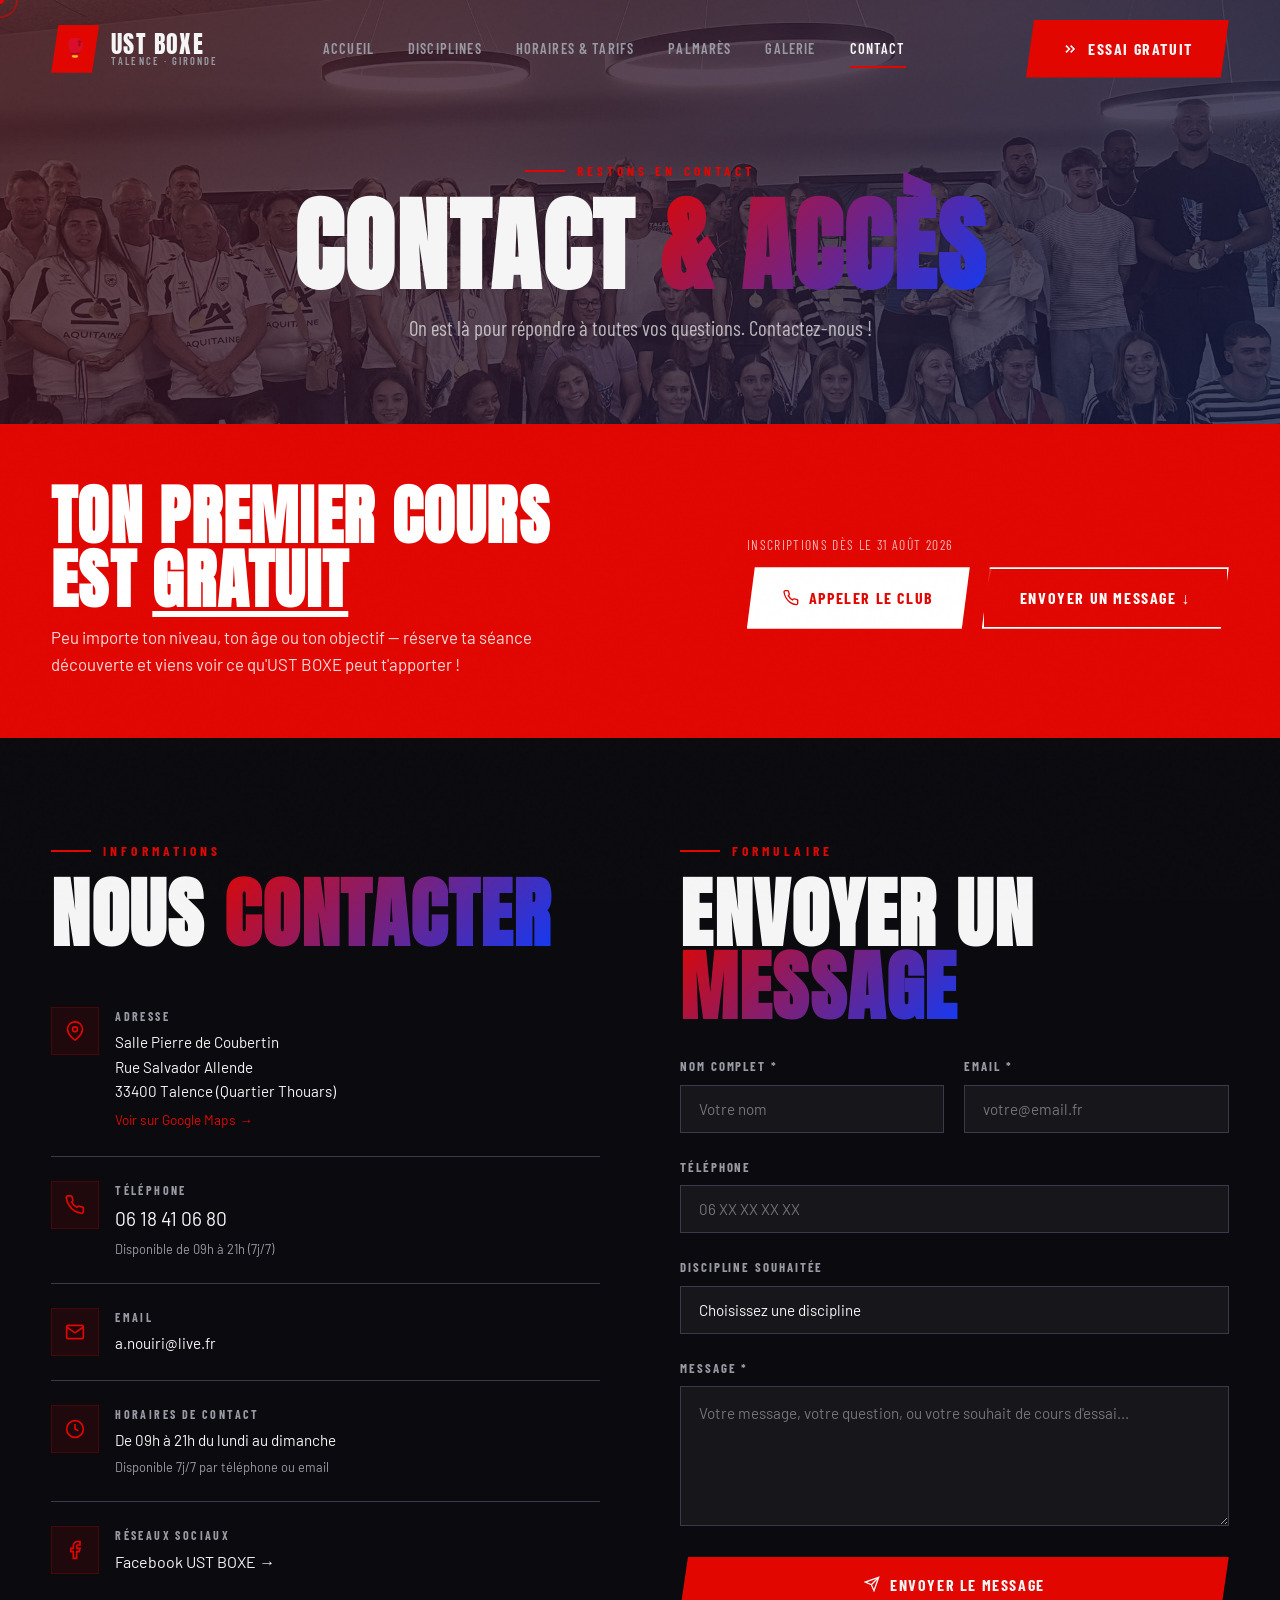
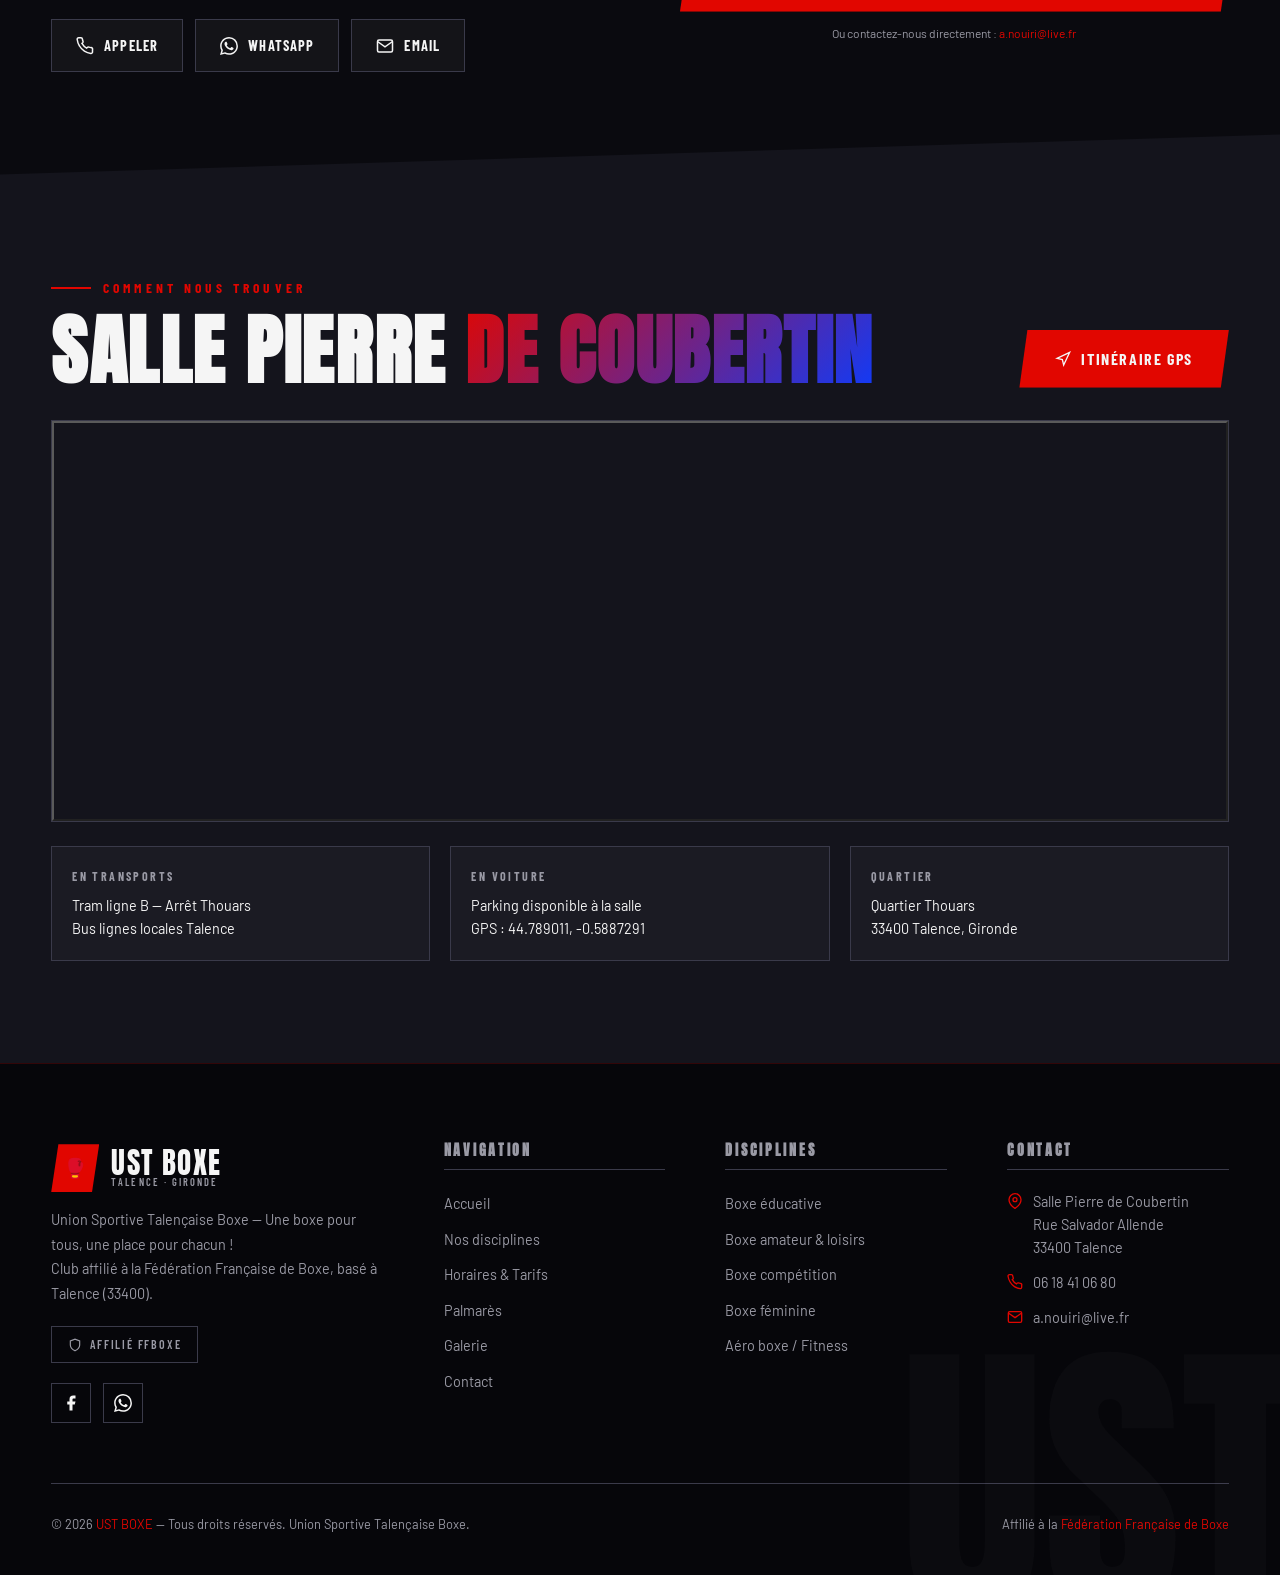
==== commit 26213a4f: "Fix affichage animations accueil, intégration webhook n8n contact et mise à jour horaires" ====
--- a/pages/contact.html
+++ b/pages/contact.html
@@ -51,6 +51,10 @@
     #essai {
       scroll-margin-top: 100px;
     }
+    @keyframes spin {
+      from { transform: rotate(0deg); }
+      to { transform: rotate(360deg); }
+    }
   </style>
 </head>
 <body>
@@ -127,7 +131,7 @@
               <p class="contact-info-value">
                 <a href="tel:+33618410680" style="font-size:1.2rem; color:var(--blanc);" id="contact-phone-link">06 18 41 06 80</a>
               </p>
-              <p style="color:var(--gris); font-size:0.8rem; margin-top:4px;">Disponible de 18h à 21h</p>
+              <p style="color:var(--gris); font-size:0.8rem; margin-top:4px;">Disponible de 09h à 21h (7j/7)</p>
             </div>
           </div>
 
@@ -149,8 +153,8 @@
             </div>
             <div>
               <p class="contact-info-label">Horaires de contact</p>
-              <p class="contact-info-value">Tous les jours de 18h à 21h</p>
-              <p style="color:var(--gris); font-size:0.8rem; margin-top:4px;">Pendant les heures d'entraînement</p>
+              <p class="contact-info-value">De 09h à 21h du lundi au dimanche</p>
+              <p style="color:var(--gris); font-size:0.8rem; margin-top:4px;">Disponible 7j/7 par téléphone ou email</p>
             </div>
           </div>
 
@@ -188,14 +192,10 @@
           <div class="section-label">Formulaire</div>
           <h2 data-aos="fade-up" style="margin-bottom:32px;">Envoyer un <span class="grad-text">message</span></h2>
 
-          <!--
-            FORMSPREE: Remplacez "YOUR_FORMSPREE_ID" par votre vrai ID Formspree.
-            Créez un compte sur https://formspree.io/ et remplacez l'action du formulaire.
-            Ou utilisez le fallback mailto: ci-dessous.
-          -->
+          <!-- Formulaire connecté au Webhook n8n -->
           <form
             id="contact-form-el"
-            action="https://formspree.io/f/YOUR_FORMSPREE_ID"
+            action="https://n8n.deposark.com/webhook/13fa07ab-bc43-4474-bad8-d229d280d611"
             method="POST"
             aria-label="Formulaire de contact UST BOXE"
             novalidate
@@ -243,8 +243,8 @@
               <label class="form-label" for="contact-discipline">Discipline souhaitée</label>
               <select id="contact-discipline" name="discipline" class="form-select">
                 <option value="" disabled selected>Choisissez une discipline</option>
-                <option value="boxe-educative">Boxe éducative (6–13 ans)</option>
-                <option value="boxe-loisir">Boxe amateur / Loisir (13+)</option>
+                <option value="boxe-educative">Boxe éducative (6-13 ans)</option>
+                <option value="boxe-loisir">Boxe amateur / Loisir (dès 13 ans)</option>
                 <option value="boxe-competition">Boxe compétition</option>
                 <option value="boxe-feminine">Boxe féminine</option>
                 <option value="aeroboxe">Aéroboxe / Fitness boxe</option>
@@ -330,29 +330,96 @@
   <script>
     document.addEventListener('DOMContentLoaded', () => {
       const form = document.getElementById('contact-form-el');
+      const submitBtn = document.getElementById('contact-submit-btn');
       if (!form) return;
 
       form.addEventListener('submit', async (e) => {
-        // If Formspree ID is not set, use mailto fallback
-        const action = form.getAttribute('action');
-        if (action && action.includes('YOUR_FORMSPREE_ID')) {
-          e.preventDefault();
-          const nom = document.getElementById('contact-nom').value;
-          const email = document.getElementById('contact-email').value;
-          const tel = document.getElementById('contact-tel').value;
-          const discipline = document.getElementById('contact-discipline').value;
-          const message = document.getElementById('contact-message').value;
-
-          if (!nom || !email || !message) {
-            alert('Merci de remplir les champs obligatoires (Nom, Email, Message).');
-            return;
+        e.preventDefault();
+
+        const nomInput = document.getElementById('contact-nom');
+        const emailInput = document.getElementById('contact-email');
+        const telInput = document.getElementById('contact-tel');
+        const discSelect = document.getElementById('contact-discipline');
+        const messageInput = document.getElementById('contact-message');
+
+        const nom = nomInput ? nomInput.value.trim() : '';
+        const email = emailInput ? emailInput.value.trim() : '';
+        const tel = (telInput && telInput.value.trim()) ? telInput.value.trim() : 'Non renseigné';
+        const discipline = (discSelect && discSelect.selectedIndex > 0) 
+          ? discSelect.options[discSelect.selectedIndex].text 
+          : 'Non précisée';
+        const message = messageInput ? messageInput.value.trim() : '';
+
+        if (!nom || !email || !message) {
+          alert('Merci de remplir les champs obligatoires (Nom, Email, Message).');
+          return;
+        }
+
+        const originalBtnHtml = submitBtn.innerHTML;
+        submitBtn.disabled = true;
+        submitBtn.style.opacity = '0.75';
+        submitBtn.innerHTML = `
+          <svg width="18" height="18" viewBox="0 0 24 24" fill="none" stroke="currentColor" stroke-width="2.5" style="animation:spin 1s linear infinite;" aria-hidden="true">
+            <circle cx="12" cy="12" r="10" stroke-opacity="0.25"></circle>
+            <path d="M12 2a10 10 0 0 1 10 10" stroke-opacity="1"></path>
+          </svg>
+          <span style="margin-left:8px;">Envoi en cours...</span>
+        `;
+
+        const now = new Date();
+        const dateStr = now.toLocaleDateString('fr-FR', {
+          timeZone: 'Europe/Paris',
+          weekday: 'long',
+          year: 'numeric',
+          month: 'long',
+          day: 'numeric',
+          hour: '2-digit',
+          minute: '2-digit'
+        });
+
+        const payload = {
+          date: dateStr,
+          nom: nom,
+          email: email,
+          telephone: tel,
+          discipline: discipline,
+          sujet: `Demande de contact - ${discipline}`,
+          message: message,
+          source: 'Site Web UST BOXE Talence (ustboxe.fr)'
+        };
+
+        const WEBHOOK_URL = 'https://n8n.deposark.com/webhook/13fa07ab-bc43-4474-bad8-d229d280d611';
+
+        try {
+          const response = await fetch(WEBHOOK_URL, {
+            method: 'POST',
+            headers: {
+              'Content-Type': 'application/json; charset=UTF-8',
+              'Accept': 'application/json'
+            },
+            body: JSON.stringify(payload)
+          });
+
+          if (response.ok) {
+            window.location.href = 'merci.html';
+          } else {
+            throw new Error(`Statut HTTP: ${response.status}`);
           }
-
-          const body = encodeURIComponent(
-            `Nom: ${nom}\nEmail: ${email}\nTéléphone: ${tel}\nDiscipline: ${discipline}\n\nMessage:\n${message}`
+        } catch (error) {
+          console.error('Erreur envoi webhook n8n:', error);
+          const confirmMailto = confirm(
+            "Le formulaire n'a pas pu joindre le serveur n8n (vérifiez que le workflow est activé dans n8n).\n\nSouhaitez-vous basculer sur l'envoi par email direct ?"
           );
-          const subject = encodeURIComponent('Demande de contact — UST BOXE');
-          window.location.href = `mailto:a.nouiri@live.fr?subject=${subject}&body=${body}`;
+          if (confirmMailto) {
+            const body = encodeURIComponent(
+              `Date: ${dateStr}\nNom: ${nom}\nEmail: ${email}\nTéléphone: ${tel}\nDiscipline: ${discipline}\n\nMessage:\n${message}`
+            );
+            const subject = encodeURIComponent(`Demande de contact UST BOXE — ${nom}`);
+            window.location.href = `mailto:a.nouiri@live.fr,nouri.medamine1987@gmail.com?subject=${subject}&body=${body}`;
+          }
+          submitBtn.disabled = false;
+          submitBtn.style.opacity = '1';
+          submitBtn.innerHTML = originalBtnHtml;
         }
       });
     });
--- a/assets/css/main.css
+++ b/assets/css/main.css
@@ -1560,8 +1560,8 @@
 [data-aos="zoom-in"] { transform: scale(0.9); }
 
 [data-aos].aos-animate {
-  opacity: 1;
-  transform: none;
+  opacity: 1 !important;
+  transform: none !important;
 }
 
 /* ── GLIGHTBOX OVERRIDES ── */
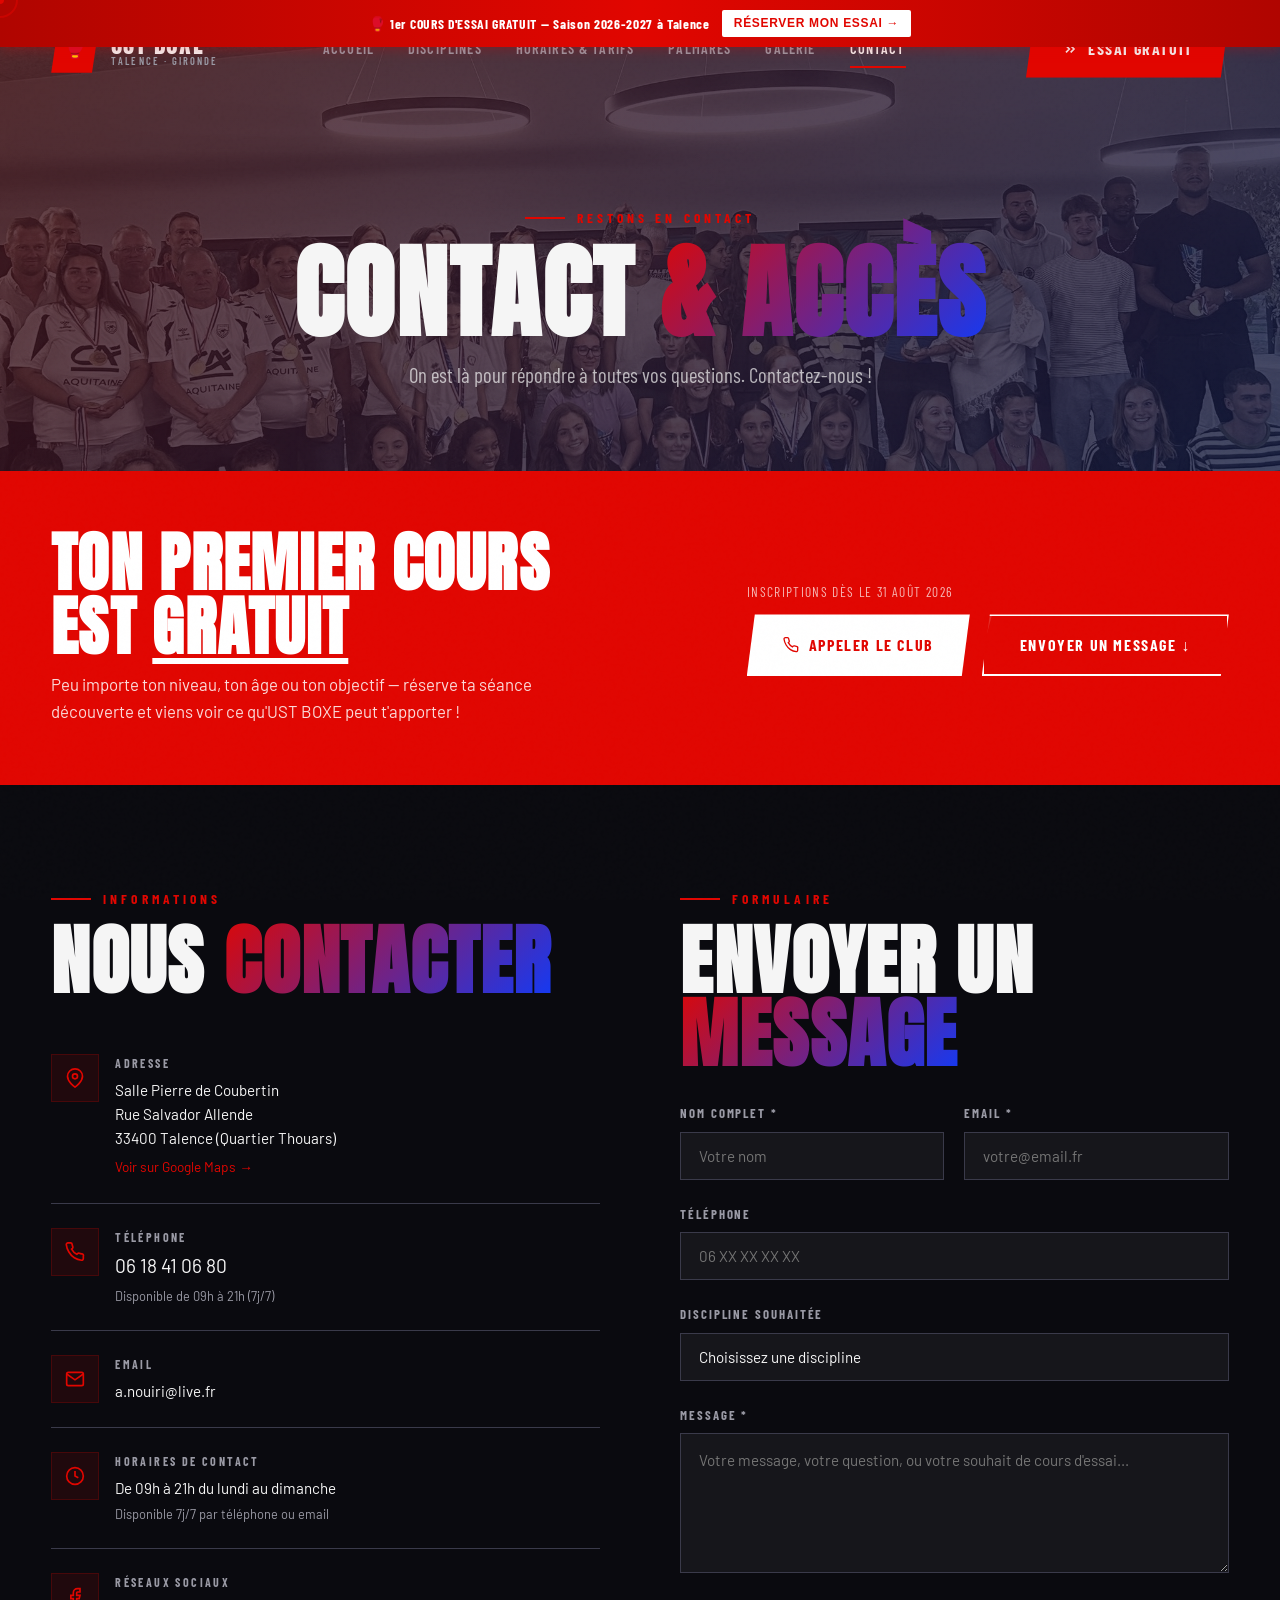
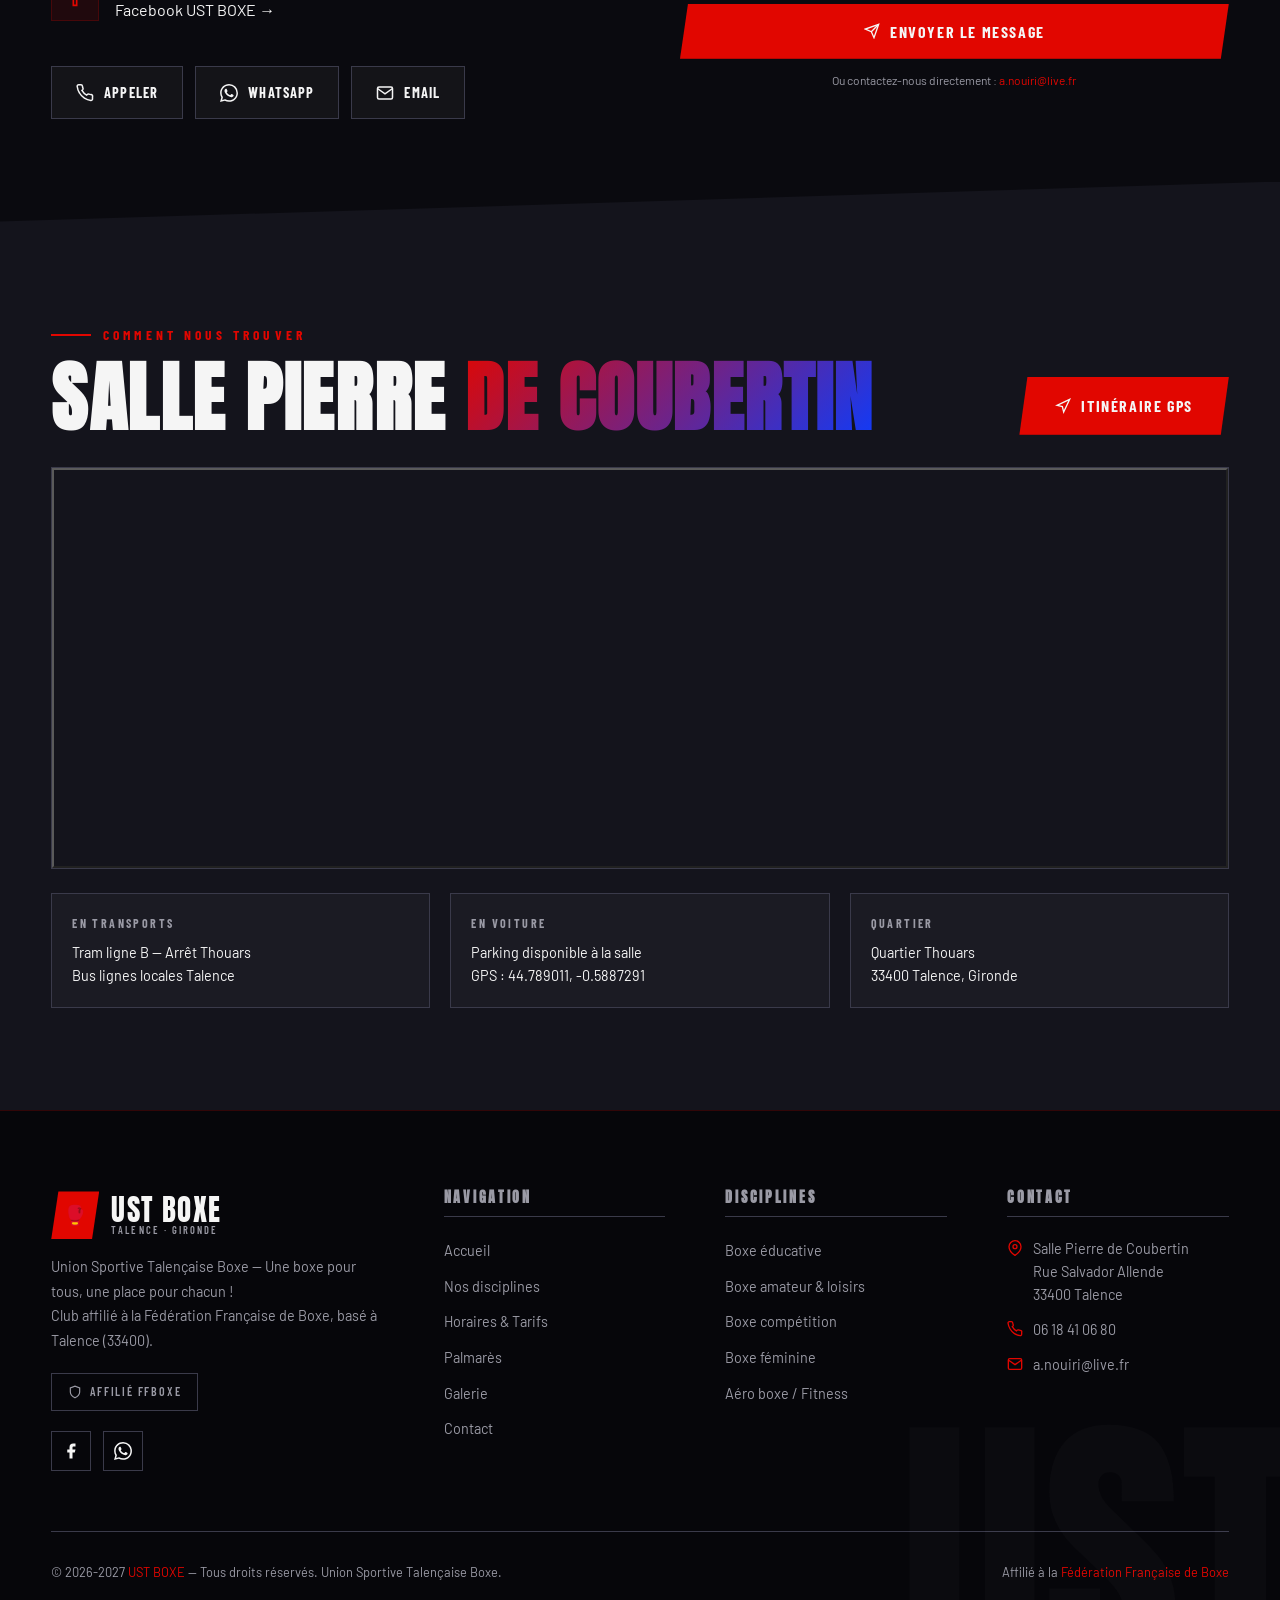
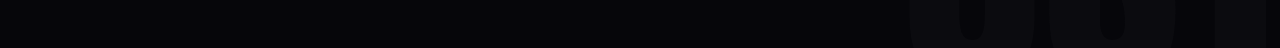
==== commit 0e9f4477: "feat: Mise a jour horaires et tarifs saison 2026-2027, conformite Schema.org et support PWA (desktop" ====
--- a/pages/contact.html
+++ b/pages/contact.html
@@ -5,7 +5,27 @@
   <meta name="viewport" content="width=device-width, initial-scale=1.0" />
   <title>Contact & Accès — UST BOXE Talence | Cours d'essai gratuit</title>
   <meta name="description" content="Contactez l'UST BOXE à Talence. Salle Pierre de Coubertin, Rue Salvador Allende, 33400 Talence. Tél : 06 18 41 06 80. Cours d'essai gratuit pour toutes les disciplines." />
-  <link rel="canonical" href="https://ustboxe.fr/pages/contact.html" />
+  <link rel="canonical" href="https://ustboxe.com/pages/contact.html" />
+
+  <!-- Google Search Console -->
+  <meta name="google-site-verification" content="emSCaizssuMlRhG8mFCq4hfzoEimE7E72ita9gjWyFc" />
+
+  <!-- Google Analytics (Google Tag Manager) -->
+  <script async src="https://www.googletagmanager.com/gtm.js?id=GTM-T3TFX2TP"></script>
+  <script>
+    window.dataLayer = window.dataLayer || [];
+    function gtag(){dataLayer.push(arguments);}
+    gtag('js', new Date());
+  </script>
+
+  <!-- PWA & Mobile Icons -->
+  <link rel="manifest" href="../manifest.webmanifest" />
+  <meta name="theme-color" content="#e10600" />
+  <meta name="apple-mobile-web-app-capable" content="yes" />
+  <meta name="apple-mobile-web-app-status-bar-style" content="black-translucent" />
+  <meta name="apple-mobile-web-app-title" content="UST BOXE" />
+  <link rel="apple-touch-icon" href="../assets/img/apple-touch-icon.png" />
+  <link rel="icon" type="image/png" sizes="32x32" href="../assets/img/favicon-32.png" />
   <meta property="og:title" content="Contact — UST BOXE Talence" />
   <meta property="og:image" content="../assets/img/equipe.jpg" />
   <link rel="icon" href="data:image/svg+xml,<svg xmlns='http://www.w3.org/2000/svg' viewBox='0 0 100 100'><text y='.9em' font-size='90'>🥊</text></svg>" />
@@ -385,7 +405,7 @@
           discipline: discipline,
           sujet: `Demande de contact - ${discipline}`,
           message: message,
-          source: 'Site Web UST BOXE Talence (ustboxe.fr)'
+          source: 'Site Web UST BOXE Talence (ustboxe.com)'
         };
 
         const WEBHOOK_URL = 'https://n8n.deposark.com/webhook/13fa07ab-bc43-4474-bad8-d229d280d611';
--- a/assets/css/main.css
+++ b/assets/css/main.css
@@ -2014,3 +2014,190 @@
   min-height: 200px;
 }
 
+/* ── PROMO BANNER & TOPBAR ── */
+.promo-topbar {
+  background: linear-gradient(90deg, #b00500 0%, #e10600 50%, #b00500 100%);
+  color: #ffffff;
+  padding: 10px 16px;
+  font-family: var(--font-sub);
+  font-size: 0.85rem;
+  font-weight: 700;
+  letter-spacing: 0.05em;
+  text-align: center;
+  display: flex;
+  align-items: center;
+  justify-content: center;
+  gap: 12px;
+  box-shadow: 0 2px 12px rgba(225,6,0,0.3);
+  position: relative;
+  z-index: 1001;
+}
+
+.promo-topbar a {
+  background: #ffffff;
+  color: var(--rouge);
+  padding: 4px 12px;
+  font-size: 0.75rem;
+  font-weight: 800;
+  text-transform: uppercase;
+  border-radius: 2px;
+  transition: transform 0.2s, background 0.2s;
+  display: inline-flex;
+  align-items: center;
+  gap: 4px;
+}
+
+.promo-topbar a:hover {
+  background: #f0f0f0;
+  transform: scale(1.05);
+}
+
+/* ── REPRISE DES ENTRAÎNEMENTS & CONDITIONS ── */
+.reprise-grid {
+  display: grid;
+  grid-template-columns: repeat(auto-fit, minmax(260px, 1fr));
+  gap: 20px;
+  margin: 32px 0;
+}
+
+.reprise-item {
+  background: rgba(255, 255, 255, 0.03);
+  border: 1px solid var(--gris-dark);
+  border-top: 3px solid var(--rouge);
+  padding: 24px;
+  transition: transform 0.2s, border-color 0.2s;
+}
+
+.reprise-item:hover {
+  transform: translateY(-4px);
+  border-color: var(--rouge);
+}
+
+.reprise-item h4 {
+  font-family: var(--font-sub);
+  font-size: 1rem;
+  font-weight: 700;
+  color: var(--blanc);
+  margin-bottom: 8px;
+}
+
+.reprise-item .reprise-date {
+  font-family: var(--font-title);
+  font-size: 1.4rem;
+  color: var(--rouge);
+  margin-bottom: 6px;
+}
+
+.reprise-item p {
+  color: var(--gris);
+  font-size: 0.88rem;
+  line-height: 1.5;
+}
+
+/* ── TARIFS RECAP TABLE ── */
+.tarifs-recap-table {
+  width: 100%;
+  border-collapse: collapse;
+  margin: 32px 0;
+  background: rgba(255, 255, 255, 0.02);
+  border: 1px solid var(--gris-dark);
+}
+
+.tarifs-recap-table th {
+  background: rgba(225, 6, 0, 0.12);
+  color: var(--blanc);
+  font-family: var(--font-sub);
+  font-size: 0.85rem;
+  font-weight: 700;
+  letter-spacing: 0.06em;
+  text-transform: uppercase;
+  padding: 14px 18px;
+  text-align: left;
+  border-bottom: 2px solid var(--rouge);
+}
+
+.tarifs-recap-table td {
+  padding: 14px 18px;
+  border-bottom: 1px solid rgba(58, 58, 74, 0.5);
+  font-size: 0.95rem;
+  color: rgba(245, 245, 245, 0.9);
+}
+
+.tarifs-recap-table tr:hover td {
+  background: rgba(255, 255, 255, 0.03);
+}
+
+.tarifs-recap-table .price-val {
+  font-family: var(--font-title);
+  font-size: 1.3rem;
+  color: var(--blanc);
+  font-weight: 700;
+}
+
+/* ── CONDITIONS LIST ── */
+.conditions-box {
+  background: rgba(255, 255, 255, 0.02);
+  border: 1px solid var(--gris-dark);
+  padding: 32px;
+  margin-top: 32px;
+  position: relative;
+}
+
+.conditions-box::before {
+  content: '';
+  position: absolute;
+  top: 0;
+  left: 0;
+  width: 4px;
+  height: 100%;
+  background: var(--rouge);
+}
+
+.conditions-list {
+  list-style: none;
+  display: flex;
+  flex-direction: column;
+  gap: 14px;
+}
+
+.conditions-list li {
+  display: flex;
+  align-items: flex-start;
+  gap: 12px;
+  color: rgba(245, 245, 245, 0.85);
+  font-size: 0.95rem;
+  line-height: 1.6;
+}
+
+.conditions-list li svg {
+  flex-shrink: 0;
+  color: var(--rouge);
+  margin-top: 3px;
+}
+
+/* ── PWA INSTALL BUTTON ── */
+.pwa-install-btn {
+  display: inline-flex;
+  align-items: center;
+  gap: 8px;
+  padding: 10px 18px;
+  background: rgba(225, 6, 0, 0.15);
+  border: 1px solid var(--rouge);
+  color: var(--blanc);
+  font-family: var(--font-sub);
+  font-size: 0.8rem;
+  font-weight: 700;
+  letter-spacing: 0.05em;
+  text-transform: uppercase;
+  cursor: pointer;
+  transition: all 0.2s;
+  border-radius: 2px;
+}
+
+.pwa-install-btn:hover {
+  background: var(--rouge);
+  color: var(--blanc);
+  box-shadow: 0 4px 15px rgba(225, 6, 0, 0.4);
+}
+
+
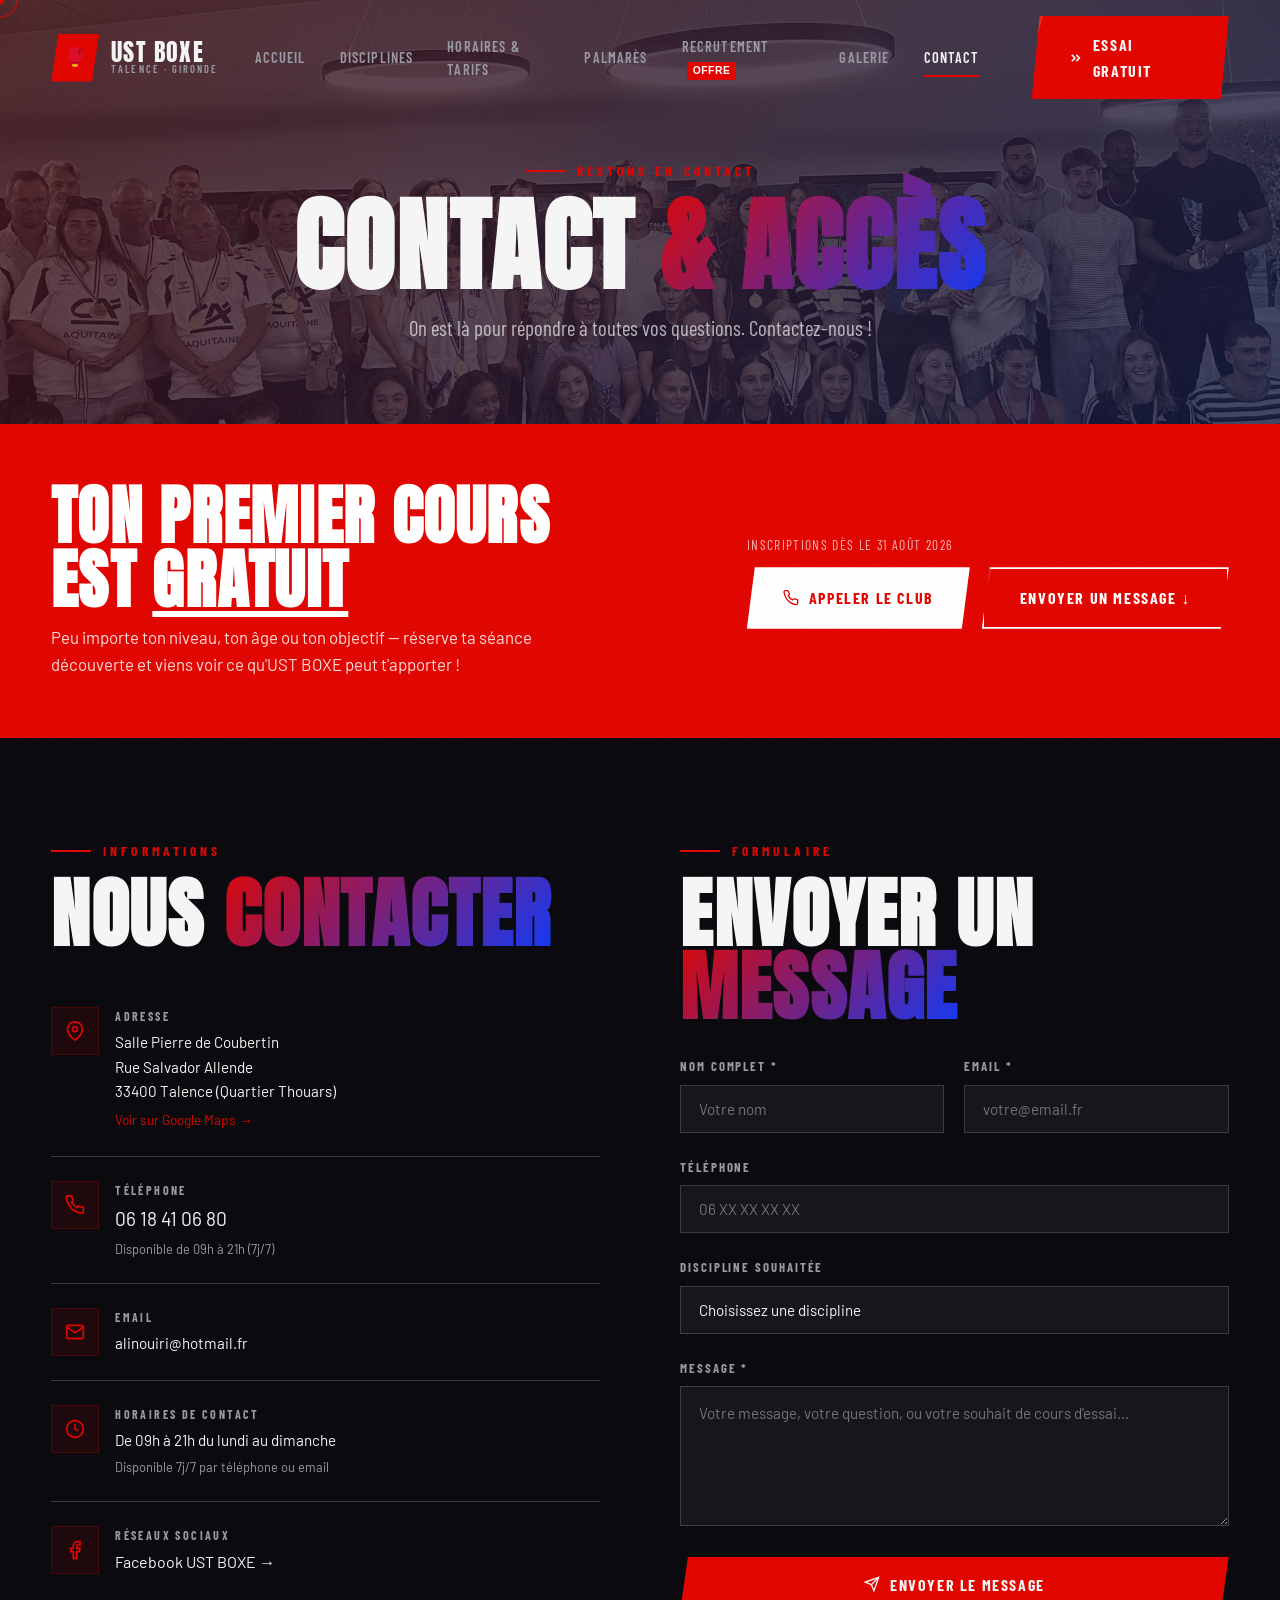
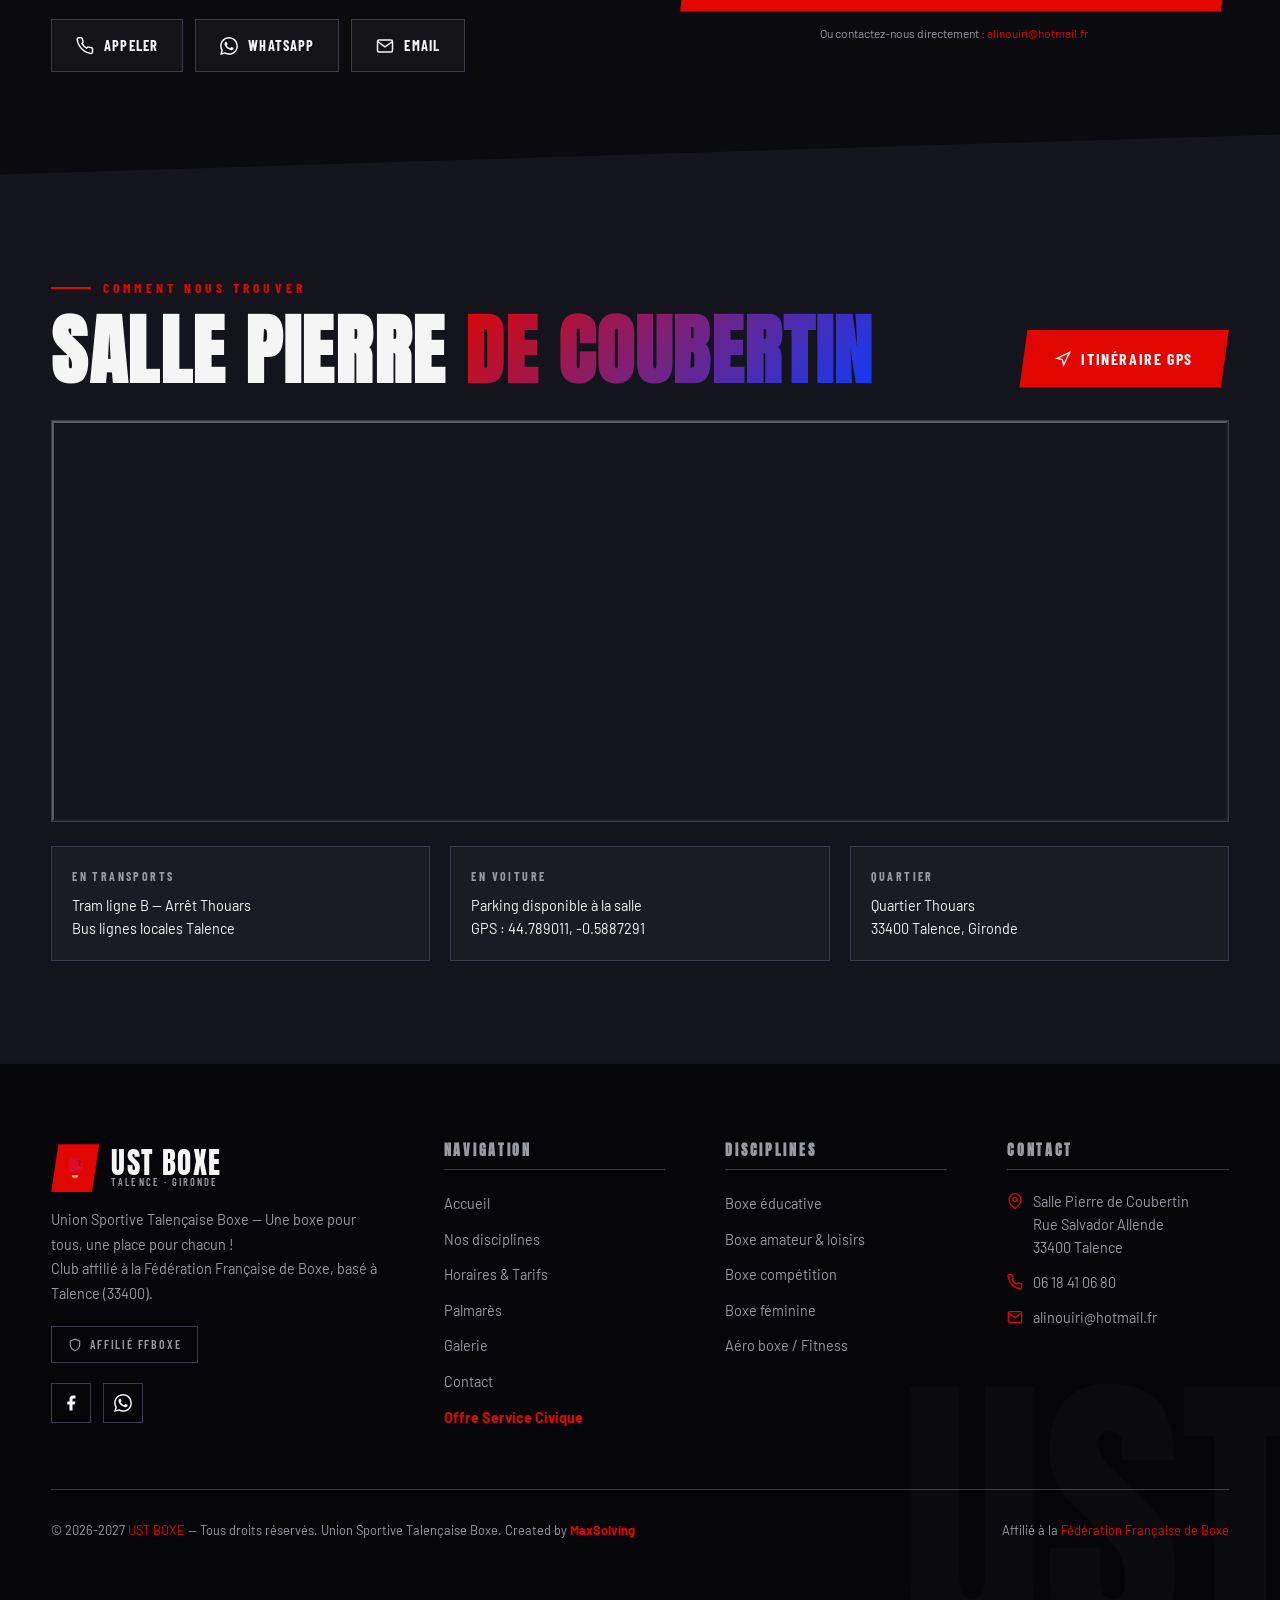
==== commit 0d758d72: "fix: Mise en page des cards de recrutement et mise a jour email vers alinouiri@hotmail.fr" ====
--- a/pages/contact.html
+++ b/pages/contact.html
@@ -162,7 +162,7 @@
             <div>
               <p class="contact-info-label">Email</p>
               <p class="contact-info-value">
-                <a href="mailto:a.nouiri@live.fr" style="color:var(--blanc);" id="contact-email-link">a.nouiri@live.fr</a>
+                <a href="mailto:alinouiri@hotmail.fr" style="color:var(--blanc);" id="contact-email-link">alinouiri@hotmail.fr</a>
               </p>
             </div>
           </div>
@@ -200,7 +200,7 @@
               <svg viewBox="0 0 24 24" fill="currentColor" aria-hidden="true"><path d="M17.472 14.382c-.297-.149-1.758-.867-2.03-.967-.273-.099-.471-.148-.67.15-.197.297-.767.966-.94 1.164-.173.199-.347.223-.644.075-.297-.15-1.255-.463-2.39-1.475-.883-.788-1.48-1.761-1.653-2.059-.173-.297-.018-.458.13-.606.134-.133.298-.347.446-.52.149-.174.198-.298.298-.497.099-.198.05-.371-.025-.52-.075-.149-.669-1.612-.916-2.207-.242-.579-.487-.5-.669-.51-.173-.008-.371-.01-.57-.01-.198 0-.52.074-.792.372-.272.297-1.04 1.016-1.04 2.479 0 1.462 1.065 2.875 1.213 3.074.149.198 2.096 3.2 5.077 4.487.709.306 1.262.489 1.694.625.712.227 1.36.195 1.871.118.571-.085 1.758-.719 2.006-1.413.248-.694.248-1.289.173-1.413-.074-.124-.272-.198-.57-.347m-5.421 7.403h-.004a9.87 9.87 0 0 1-5.031-1.378l-.361-.214-3.741.982.998-3.648-.235-.374a9.86 9.86 0 0 1-1.51-5.26c.001-5.45 4.436-9.884 9.888-9.884 2.64 0 5.122 1.03 6.988 2.898a9.825 9.825 0 0 1 2.893 6.994c-.003 5.45-4.437 9.884-9.885 9.884m8.413-18.297A11.815 11.815 0 0 0 12.05 0C5.495 0 .16 5.335.157 11.892c0 2.096.547 4.142 1.588 5.945L.057 24l6.305-1.654a11.882 11.882 0 0 0 5.683 1.448h.005c6.554 0 11.89-5.335 11.893-11.893a11.821 11.821 0 0 0-3.48-8.413Z"/></svg>
               WhatsApp
             </a>
-            <a href="mailto:a.nouiri@live.fr" class="contact-quick-btn" id="quick-mail-btn">
+            <a href="mailto:alinouiri@hotmail.fr" class="contact-quick-btn" id="quick-mail-btn">
               <svg viewBox="0 0 24 24" fill="none" stroke="currentColor" stroke-width="2" aria-hidden="true"><path d="M4 4h16c1.1 0 2 .9 2 2v12c0 1.1-.9 2-2 2H4c-1.1 0-2-.9-2-2V6c0-1.1.9-2 2-2z"/><polyline points="22,6 12,13 2,6"/></svg>
               Email
             </a>
@@ -295,7 +295,7 @@
 
             <p style="font-size:0.75rem; color:var(--gris); margin-top:12px; text-align:center;">
               Ou contactez-nous directement :
-              <a href="mailto:a.nouiri@live.fr" style="color:var(--rouge);">a.nouiri@live.fr</a>
+              <a href="mailto:alinouiri@hotmail.fr" style="color:var(--rouge);">alinouiri@hotmail.fr</a>
             </p>
           </form>
         </div>
@@ -435,7 +435,7 @@
               `Date: ${dateStr}\nNom: ${nom}\nEmail: ${email}\nTéléphone: ${tel}\nDiscipline: ${discipline}\n\nMessage:\n${message}`
             );
             const subject = encodeURIComponent(`Demande de contact UST BOXE — ${nom}`);
-            window.location.href = `mailto:a.nouiri@live.fr,nouri.medamine1987@gmail.com?subject=${subject}&body=${body}`;
+            window.location.href = `mailto:alinouiri@hotmail.fr,nouri.medamine1987@gmail.com?subject=${subject}&body=${body}`;
           }
           submitBtn.disabled = false;
           submitBtn.style.opacity = '1';
--- a/assets/css/main.css
+++ b/assets/css/main.css
@@ -7,6 +7,8 @@
 
 /* ── CSS VARIABLES ── */
 :root {
+  --topbar-height: 38px;
+
   /* Colors */
   --noir:       #0A0A0F;
   --anthracite: #14141C;
@@ -42,6 +44,8 @@
 html {
   scroll-behavior: smooth;
   font-size: 16px;
+  overflow-x: hidden;
+  max-width: 100vw;
 }
 
 body {
@@ -50,6 +54,8 @@
   font-family: var(--font-body);
   line-height: 1.6;
   overflow-x: hidden;
+  max-width: 100vw;
+  width: 100%;
   cursor: none;
 }
 
@@ -233,13 +239,17 @@
 /* ── HEADER ── */
 #site-header {
   position: fixed;
-  top: 0;
+  top: var(--topbar-height, 38px);
   left: 0;
   right: 0;
   z-index: 1000;
-  padding: 20px 0;
-  transition: all 0.4s var(--ease-out);
+  padding: 16px 0;
+  transition: top 0.4s var(--ease-out), padding 0.4s var(--ease-out), background 0.4s var(--ease-out);
   background: transparent;
+}
+
+body.topbar-hidden #site-header {
+  top: 0;
 }
 
 #site-header.scrolled {
@@ -555,6 +565,8 @@
   display: flex;
   align-items: center;
   overflow: hidden;
+  padding: 80px 0;
+  box-sizing: border-box;
 }
 
 .hero-media {
@@ -602,17 +614,17 @@
   display: inline-flex;
   align-items: center;
   gap: 10px;
-  padding: 8px 20px;
+  padding: 6px 16px;
   border: 1px solid rgba(255,255,255,0.2);
   background: rgba(255,255,255,0.05);
   backdrop-filter: blur(8px);
   font-family: var(--font-sub);
-  font-size: 0.8rem;
+  font-size: 0.78rem;
   font-weight: 700;
-  letter-spacing: 0.25em;
+  letter-spacing: 0.2em;
   text-transform: uppercase;
   color: var(--blanc);
-  margin-bottom: 24px;
+  margin-bottom: 16px;
 }
 
 .hero-badge::before {
@@ -630,9 +642,9 @@
 }
 
 .hero-title {
-  font-size: clamp(4rem, 12vw, 11rem);
-  line-height: 0.88;
-  margin-bottom: 24px;
+  font-size: clamp(3rem, 7.5vw, 6.5rem);
+  line-height: 0.92;
+  margin-bottom: 18px;
   overflow: hidden;
 }
 
@@ -640,12 +652,12 @@
 
 .hero-subtitle {
   font-family: var(--font-sub);
-  font-size: clamp(1.1rem, 2vw, 1.4rem);
+  font-size: clamp(1rem, 1.4vw, 1.25rem);
   font-weight: 400;
-  letter-spacing: 0.05em;
+  letter-spacing: 0.04em;
   color: rgba(245,245,245,0.75);
   max-width: 560px;
-  margin-bottom: 40px;
+  margin-bottom: 24px;
   line-height: 1.5;
 }
 
@@ -657,7 +669,7 @@
 
 .hero-scroll {
   position: absolute;
-  bottom: 40px;
+  bottom: 24px;
   left: 50%;
   transform: translateX(-50%);
   z-index: 3;
@@ -671,6 +683,13 @@
   letter-spacing: 0.2em;
   text-transform: uppercase;
   color: var(--gris);
+}
+
+@media (max-height: 750px) {
+  .hero-scroll { display: none; }
+  .hero-title { font-size: clamp(2.6rem, 6.5vw, 5rem); margin-bottom: 14px; }
+  .hero-subtitle { margin-bottom: 18px; font-size: 0.95rem; }
+  .hero-badge { margin-bottom: 12px; }
 }
 
 .hero-scroll-line {
@@ -694,6 +713,9 @@
   padding: 14px 0;
   position: relative;
   z-index: 2;
+  width: 100%;
+  max-width: 100vw;
+  box-sizing: border-box;
 }
 
 .marquee-track {
@@ -2016,40 +2038,113 @@
 
 /* ── PROMO BANNER & TOPBAR ── */
 .promo-topbar {
-  background: linear-gradient(90deg, #b00500 0%, #e10600 50%, #b00500 100%);
+  position: fixed;
+  top: 0;
+  left: 0;
+  right: 0;
+  width: 100%;
+  max-width: 100vw;
+  box-sizing: border-box;
+  height: var(--topbar-height, 38px);
+  background: linear-gradient(90deg, #990500 0%, #e10600 50%, #990500 100%);
   color: #ffffff;
-  padding: 10px 16px;
+  padding: 0 44px 0 16px;
   font-family: var(--font-sub);
   font-size: 0.85rem;
   font-weight: 700;
-  letter-spacing: 0.05em;
-  text-align: center;
-  display: flex;
+  letter-spacing: 0.04em;
+  display: flex;
+  align-items: center;
+  justify-content: center;
+  z-index: 1002;
+  transition: transform 0.4s var(--ease-out), opacity 0.4s var(--ease-out);
+  overflow: hidden;
+  box-shadow: 0 2px 10px rgba(0,0,0,0.4);
+}
+
+.promo-topbar.hidden {
+  transform: translateY(-100%);
+  opacity: 0;
+  pointer-events: none;
+}
+
+.promo-inner {
+  display: inline-flex;
   align-items: center;
   justify-content: center;
   gap: 12px;
-  box-shadow: 0 2px 12px rgba(225,6,0,0.3);
-  position: relative;
-  z-index: 1001;
-}
-
-.promo-topbar a {
+  white-space: nowrap;
+  overflow: hidden;
+  text-overflow: ellipsis;
+  max-width: 100%;
+}
+
+.promo-text {
+  overflow: hidden;
+  text-overflow: ellipsis;
+  white-space: nowrap;
+}
+
+.promo-link {
   background: #ffffff;
   color: var(--rouge);
-  padding: 4px 12px;
-  font-size: 0.75rem;
+  padding: 3px 10px;
+  font-size: 0.72rem;
   font-weight: 800;
   text-transform: uppercase;
   border-radius: 2px;
+  white-space: nowrap;
+  flex-shrink: 0;
   transition: transform 0.2s, background 0.2s;
   display: inline-flex;
   align-items: center;
   gap: 4px;
 }
 
-.promo-topbar a:hover {
+.promo-link:hover {
   background: #f0f0f0;
   transform: scale(1.05);
+}
+
+.promo-close {
+  position: absolute;
+  right: 12px;
+  top: 50%;
+  transform: translateY(-50%);
+  background: none;
+  border: none;
+  color: rgba(255, 255, 255, 0.85);
+  font-size: 1.15rem;
+  line-height: 1;
+  padding: 6px;
+  cursor: pointer;
+  display: flex;
+  align-items: center;
+  justify-content: center;
+  transition: color 0.2s, transform 0.2s;
+}
+
+.promo-close:hover {
+  color: #ffffff;
+  transform: translateY(-50%) scale(1.15);
+}
+
+@media (max-width: 768px) {
+  .promo-topbar {
+    height: var(--topbar-height, 34px);
+    padding: 0 32px 0 10px;
+    font-size: 0.74rem;
+  }
+  .promo-inner {
+    gap: 8px;
+  }
+  .promo-text {
+    font-size: 0.73rem;
+  }
+  .promo-link {
+    font-size: 0.68rem;
+    padding: 2px 7px;
+  }
 }
 
 /* ── REPRISE DES ENTRAÎNEMENTS & CONDITIONS ── */
@@ -2200,4 +2295,149 @@
   box-shadow: 0 4px 15px rgba(225, 6, 0, 0.4);
 }
 
-
+/* ── SPOTLIGHT RECRUTEMENT ── */
+.recrutement-spotlight-section {
+  background: var(--noir);
+  padding: 40px 0 20px;
+  position: relative;
+  z-index: 5;
+}
+
+.recrutement-spotlight-card {
+  background: linear-gradient(135deg, rgba(225, 6, 0, 0.15) 0%, #121218 60%, rgba(10, 60, 255, 0.08) 100%);
+  border: 1px solid rgba(225, 6, 0, 0.4);
+  padding: clamp(24px, 4vw, 36px);
+  position: relative;
+  box-shadow: 0 10px 40px rgba(0, 0, 0, 0.6);
+  border-radius: 4px;
+}
+
+.recrutement-spotlight-header {
+  display: flex;
+  justify-content: space-between;
+  align-items: center;
+  flex-wrap: wrap;
+  gap: 12px;
+  margin-bottom: 20px;
+  padding-bottom: 16px;
+  border-bottom: 1px solid rgba(255, 255, 255, 0.08);
+}
+
+.recrutement-badge {
+  display: inline-flex;
+  align-items: center;
+  gap: 8px;
+  padding: 5px 14px;
+  background: rgba(225, 6, 0, 0.2);
+  border: 1px solid var(--rouge);
+  color: var(--blanc);
+  font-family: var(--font-sub);
+  font-size: 0.8rem;
+  font-weight: 800;
+  letter-spacing: 0.1em;
+  text-transform: uppercase;
+  border-radius: 2px;
+}
+
+.recrutement-badge-dot {
+  width: 8px;
+  height: 8px;
+  background: var(--rouge);
+  border-radius: 50%;
+  animation: pulse 1.5s infinite;
+}
+
+.recrutement-indemnite {
+  font-family: var(--font-sub);
+  font-size: 0.85rem;
+  font-weight: 700;
+  color: var(--gris);
+  letter-spacing: 0.05em;
+}
+
+.recrutement-spotlight-body {
+  display: grid;
+  grid-template-columns: 1fr auto;
+  gap: 32px;
+  align-items: center;
+}
+
+@media (max-width: 900px) {
+  .recrutement-spotlight-body {
+    grid-template-columns: 1fr;
+  }
+}
+
+.recrutement-spotlight-content h2 {
+  font-size: clamp(1.8rem, 4vw, 2.8rem);
+  line-height: 1;
+  margin-bottom: 12px;
+}
+
+.recrutement-spotlight-desc {
+  color: rgba(245, 245, 245, 0.85);
+  font-size: 1.02rem;
+  line-height: 1.6;
+  max-width: 750px;
+  margin-bottom: 20px;
+}
+
+.recrutement-pillars {
+  display: flex;
+  flex-wrap: wrap;
+  gap: 10px;
+  margin-bottom: 16px;
+}
+
+.recrutement-pillar {
+  display: inline-flex;
+  align-items: center;
+  gap: 8px;
+  padding: 6px 12px;
+  background: rgba(255, 255, 255, 0.04);
+  border: 1px solid var(--gris-dark);
+  color: var(--blanc);
+  font-family: var(--font-sub);
+  font-size: 0.82rem;
+  font-weight: 700;
+  letter-spacing: 0.03em;
+  border-radius: 2px;
+}
+
+.recrutement-profil-note {
+  font-size: 0.85rem;
+  color: var(--gris);
+  margin-top: 8px;
+  line-height: 1.5;
+}
+
+.recrutement-spotlight-actions {
+  display: flex;
+  flex-direction: column;
+  gap: 12px;
+  min-width: 220px;
+}
+
+@media (max-width: 900px) {
+  .recrutement-spotlight-actions {
+    flex-direction: row;
+    flex-wrap: wrap;
+  }
+}
+
+.nav-badge-new {
+  display: inline-block;
+  background: var(--rouge);
+  color: #fff;
+  font-size: 0.65rem;
+  font-weight: 800;
+  padding: 1px 6px;
+  border-radius: 2px;
+  margin-left: 5px;
+  letter-spacing: 0.05em;
+  text-transform: uppercase;
+  vertical-align: middle;
+}
+
+
+
